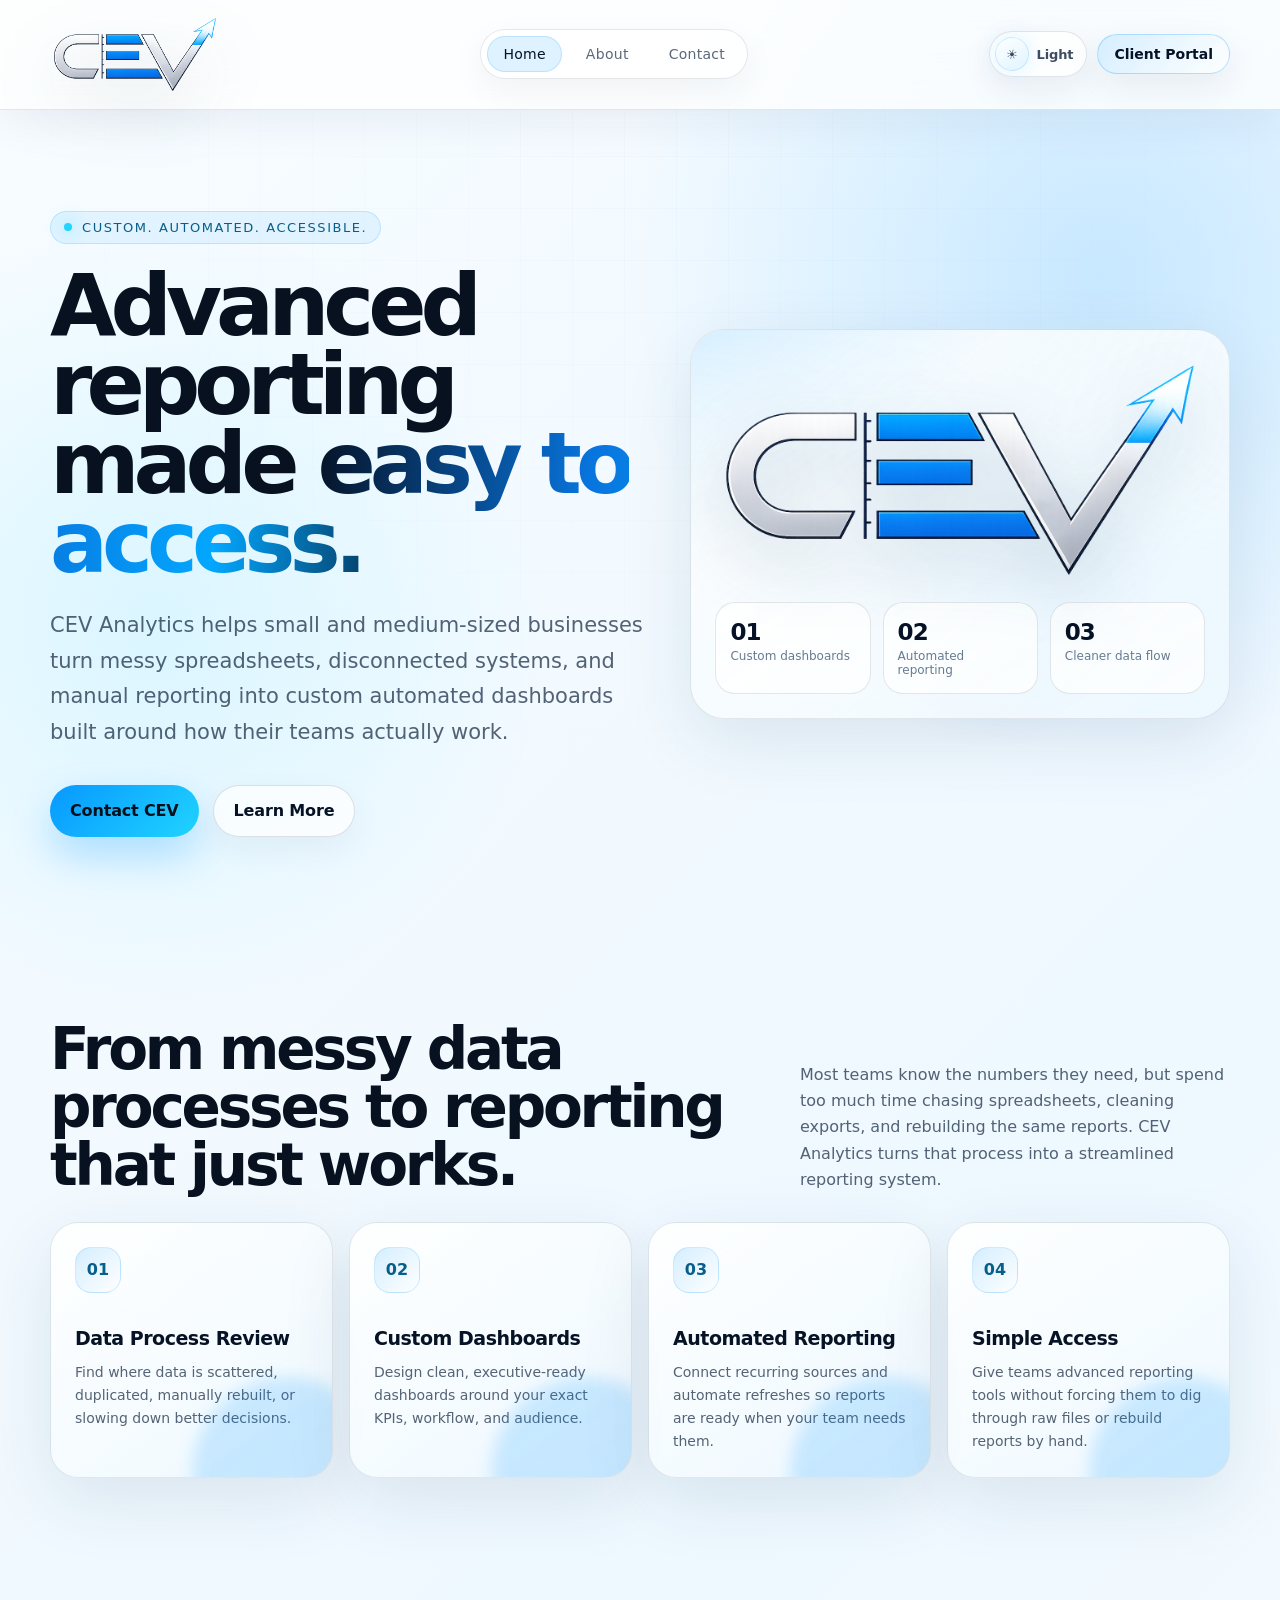
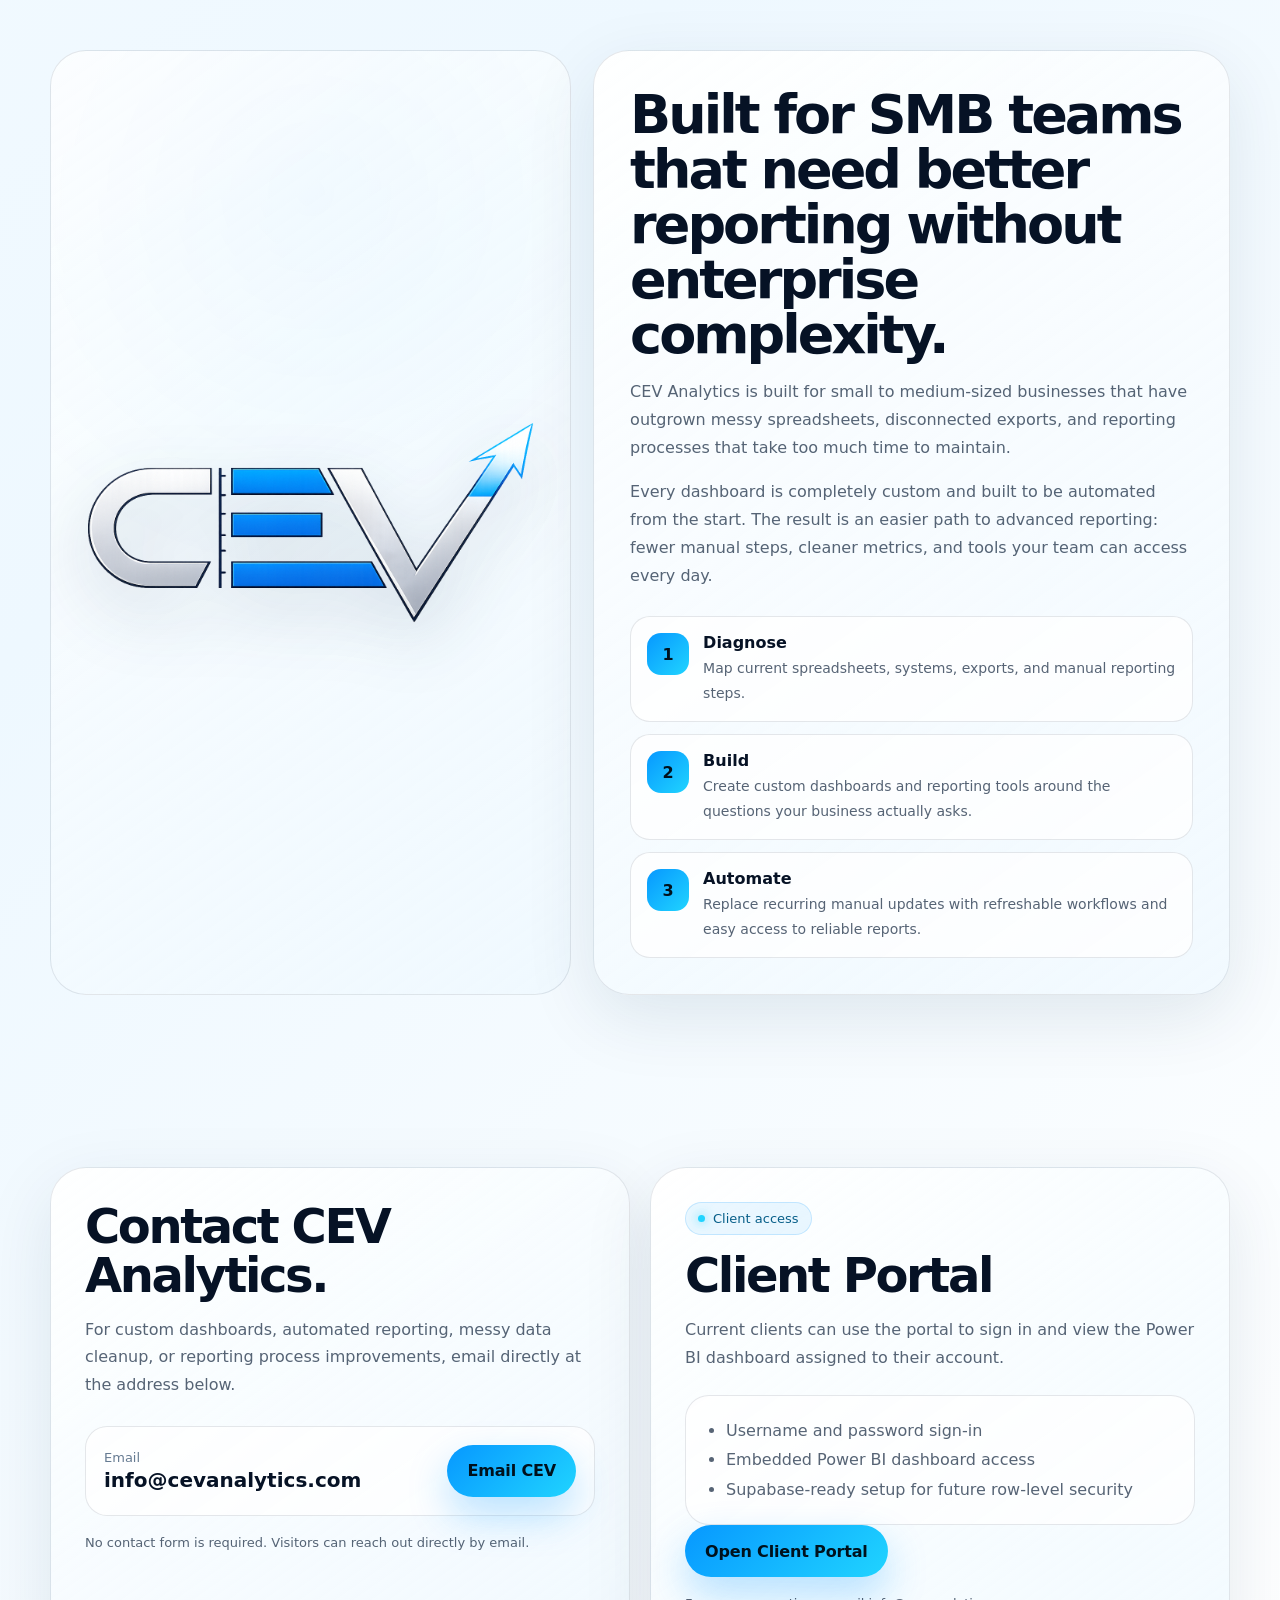
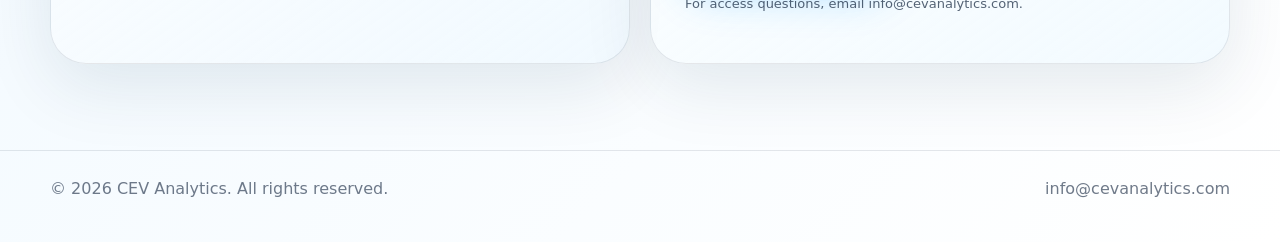
==== index.html @ 9e310e0e "Add client portal scaffold" ====
<!DOCTYPE html>
<html lang="en">
<head>
  <meta charset="UTF-8" />
  <meta name="viewport" content="width=device-width, initial-scale=1.0" />
  <title>CEV Analytics | Custom Automated Dashboards</title>
  <meta name="description" content="CEV Analytics builds custom, automated dashboards and reporting systems for small and medium-sized businesses with messy data processes." />
  <link rel="icon" type="image/png" href="cevlog.png" />
  <link rel="apple-touch-icon" href="cevlog.png" />
  <style>
    :root {
      --bg: #030712;
      --bg-2: #07111f;
      --navy: #081a33;
      --blue: #0798ff;
      --blue-2: #20d4ff;
      --ice: #eaf4ff;
      --muted: #8fa6bf;
      --line: rgba(133, 214, 255, 0.22);
      --glass: rgba(255, 255, 255, 0.07);
      --glass-2: rgba(255, 255, 255, 0.11);
      --shadow: 0 24px 70px rgba(0, 149, 255, 0.18);
      --radius: 28px;
    }

    * { box-sizing: border-box; }
    html { scroll-behavior: smooth; }

    body {
      margin: 0;
      min-height: 100vh;
      font-family: Inter, ui-sans-serif, system-ui, -apple-system, BlinkMacSystemFont, "Segoe UI", sans-serif;
      color: var(--ice);
      background:
        radial-gradient(circle at 85% 10%, rgba(0, 169, 255, 0.24), transparent 28rem),
        radial-gradient(circle at 15% 25%, rgba(0, 91, 255, 0.16), transparent 24rem),
        linear-gradient(135deg, #02040a 0%, #061020 52%, #020710 100%);
      overflow-x: hidden;
    }

    body::before {
      content: "";
      position: fixed;
      inset: 0;
      pointer-events: none;
      opacity: 0.24;
      background-image:
        linear-gradient(rgba(255,255,255,0.035) 1px, transparent 1px),
        linear-gradient(90deg, rgba(255,255,255,0.035) 1px, transparent 1px);
      background-size: 52px 52px;
      mask-image: radial-gradient(circle at 50% 18%, black, transparent 72%);
    }

    body::after {
      content: "";
      position: fixed;
      inset: 0;
      pointer-events: none;
      background: linear-gradient(90deg, transparent, rgba(22, 187, 255, 0.08), transparent);
      width: 35vw;
      transform: skewX(-18deg) translateX(-50vw);
      animation: scan 12s ease-in-out infinite;
      filter: blur(18px);
    }

    @keyframes scan {
      0%, 35% { transform: skewX(-18deg) translateX(-55vw); opacity: 0; }
      50% { opacity: 1; }
      75%, 100% { transform: skewX(-18deg) translateX(160vw); opacity: 0; }
    }

    a { color: inherit; text-decoration: none; }

    .shell {
      width: min(1180px, calc(100% - 40px));
      margin: 0 auto;
      position: relative;
      z-index: 1;
    }

    .nav {
      position: sticky;
      top: 0;
      z-index: 20;
      backdrop-filter: blur(22px);
      background: rgba(2, 7, 18, 0.68);
      border-bottom: 1px solid rgba(255,255,255,0.08);
    }

    .nav-inner {
      width: min(1180px, calc(100% - 40px));
      margin: 0 auto;
      display: grid;
      grid-template-columns: 190px 1fr auto;
      align-items: center;
      gap: 24px;
      padding: 14px 0;
    }

    .brand {
      display: flex;
      align-items: center;
      min-width: 170px;
    }

    .brand img {
      width: 170px;
      height: auto;
      display: block;
      filter: drop-shadow(0 0 18px rgba(8, 164, 255, 0.18));
    }

    .nav-links {
      justify-self: center;
      display: flex;
      align-items: center;
      gap: 8px;
      padding: 6px;
      border: 1px solid rgba(255,255,255,0.08);
      border-radius: 999px;
      background: rgba(255,255,255,0.045);
    }

    .nav-links a {
      padding: 10px 16px;
      color: rgba(234, 244, 255, 0.78);
      font-size: 14px;
      letter-spacing: 0.02em;
      border-radius: 999px;
      transition: all 220ms ease;
      white-space: nowrap;
    }

    .nav-links a:hover,
    .nav-links a.active {
      color: white;
      background: rgba(7, 152, 255, 0.18);
      box-shadow: inset 0 0 0 1px rgba(32, 212, 255, 0.16);
    }

    .portal-pill {
      justify-self: end;
      display: inline-flex;
      align-items: center;
      gap: 8px;
      padding: 11px 16px;
      border: 1px solid rgba(32, 212, 255, 0.35);
      border-radius: 999px;
      background: linear-gradient(135deg, rgba(7, 152, 255, 0.22), rgba(255,255,255,0.08));
      color: white;
      font-size: 14px;
      font-weight: 650;
      box-shadow: 0 10px 30px rgba(0, 149, 255, 0.14);
      white-space: nowrap;
      transition: transform 180ms ease, border-color 180ms ease;
    }

    .portal-pill:hover { transform: translateY(-2px); border-color: rgba(32, 212, 255, 0.62); }

    .hero {
      min-height: calc(100vh - 76px);
      display: grid;
      align-items: center;
      padding: 74px 0 70px;
    }

    .hero-grid {
      display: grid;
      grid-template-columns: 1.05fr 0.95fr;
      gap: 44px;
      align-items: center;
    }

    .eyebrow {
      display: inline-flex;
      align-items: center;
      gap: 10px;
      padding: 8px 13px;
      margin-bottom: 22px;
      border: 1px solid rgba(32, 212, 255, 0.22);
      border-radius: 999px;
      background: rgba(7, 152, 255, 0.09);
      color: #b9eaff;
      font-size: 13px;
      letter-spacing: 0.12em;
      text-transform: uppercase;
    }

    .eyebrow span {
      width: 8px;
      height: 8px;
      border-radius: 999px;
      background: var(--blue-2);
      box-shadow: 0 0 18px var(--blue-2);
    }

    h1 {
      margin: 0;
      max-width: 760px;
      font-size: clamp(44px, 7vw, 86px);
      line-height: 0.92;
      letter-spacing: -0.07em;
    }

    .gradient-text {
      background: linear-gradient(95deg, #ffffff 0%, #bfeaff 34%, #0798ff 72%, #ffffff 110%);
      -webkit-background-clip: text;
      background-clip: text;
      color: transparent;
    }

    .hero p {
      max-width: 650px;
      margin: 26px 0 0;
      color: rgba(234, 244, 255, 0.76);
      font-size: clamp(17px, 2vw, 21px);
      line-height: 1.7;
    }

    .cta-row {
      display: flex;
      flex-wrap: wrap;
      gap: 14px;
      margin-top: 34px;
    }

    .button {
      display: inline-flex;
      align-items: center;
      justify-content: center;
      gap: 10px;
      min-height: 52px;
      padding: 0 20px;
      border-radius: 999px;
      font-weight: 750;
      letter-spacing: -0.01em;
      transition: transform 180ms ease, border-color 180ms ease, background 180ms ease;
    }

    .button:hover { transform: translateY(-2px); }

    .primary {
      background: linear-gradient(135deg, var(--blue), var(--blue-2));
      color: #00111d;
      box-shadow: 0 18px 40px rgba(7, 152, 255, 0.28);
    }

    .secondary {
      border: 1px solid rgba(255,255,255,0.16);
      background: rgba(255,255,255,0.055);
      color: white;
    }

    .logo-stage {
      position: relative;
      min-height: 520px;
      display: grid;
      place-items: center;
    }

    .orb {
      position: absolute;
      width: 420px;
      height: 420px;
      border-radius: 999px;
      background:
        radial-gradient(circle at 35% 30%, rgba(32,212,255,0.56), transparent 28%),
        radial-gradient(circle at 65% 70%, rgba(7,152,255,0.26), transparent 45%);
      filter: blur(24px);
      opacity: 0.42;
    }

    .hero-card {
      position: relative;
      width: min(100%, 540px);
      padding: 24px;
      border-radius: 34px;
      background: linear-gradient(145deg, rgba(255,255,255,0.12), rgba(255,255,255,0.035));
      border: 1px solid rgba(255,255,255,0.13);
      box-shadow: var(--shadow);
      overflow: hidden;
    }

    .hero-card::before {
      content: "";
      position: absolute;
      inset: -1px;
      background: linear-gradient(135deg, rgba(32,212,255,0.26), transparent 32%, rgba(255,255,255,0.11));
      pointer-events: none;
      mask: linear-gradient(#000, transparent 62%);
    }

    .hero-card img {
      width: 100%;
      height: auto;
      display: block;
      filter: drop-shadow(0 30px 45px rgba(0,0,0,0.42));
    }

    .metric-strip {
      display: grid;
      grid-template-columns: repeat(3, 1fr);
      gap: 12px;
      margin-top: 16px;
    }

    .metric {
      padding: 16px 14px;
      border-radius: 20px;
      background: rgba(3, 11, 24, 0.62);
      border: 1px solid rgba(255,255,255,0.09);
    }

    .metric strong {
      display: block;
      font-size: 23px;
      letter-spacing: -0.04em;
      color: white;
    }

    .metric span {
      display: block;
      margin-top: 4px;
      color: var(--muted);
      font-size: 12px;
    }

    section { padding: 86px 0; }

    .section-heading {
      display: flex;
      align-items: end;
      justify-content: space-between;
      gap: 32px;
      margin-bottom: 28px;
    }

    .section-heading h2 {
      margin: 0;
      max-width: 700px;
      font-size: clamp(34px, 5vw, 58px);
      line-height: 1;
      letter-spacing: -0.055em;
    }

    .section-heading p {
      max-width: 430px;
      margin: 0;
      color: rgba(234,244,255,0.66);
      line-height: 1.65;
    }

    .cards {
      display: grid;
      grid-template-columns: repeat(4, 1fr);
      gap: 16px;
    }

    .card {
      position: relative;
      min-height: 235px;
      padding: 24px;
      border-radius: var(--radius);
      background: linear-gradient(145deg, rgba(255,255,255,0.095), rgba(255,255,255,0.035));
      border: 1px solid rgba(255,255,255,0.1);
      overflow: hidden;
      box-shadow: 0 20px 60px rgba(0,0,0,0.24);
    }

    .card::after {
      content: "";
      position: absolute;
      inset: auto -50px -90px auto;
      width: 190px;
      height: 190px;
      border-radius: 999px;
      background: rgba(7, 152, 255, 0.18);
      filter: blur(8px);
    }

    .icon {
      width: 46px;
      height: 46px;
      display: grid;
      place-items: center;
      border-radius: 16px;
      background: linear-gradient(135deg, rgba(7,152,255,0.28), rgba(255,255,255,0.08));
      border: 1px solid rgba(32,212,255,0.22);
      margin-bottom: 34px;
      color: #c9f1ff;
      font-weight: 800;
    }

    .card h3 {
      margin: 0 0 12px;
      font-size: 19px;
      letter-spacing: -0.025em;
    }

    .card p {
      margin: 0;
      color: rgba(234,244,255,0.66);
      line-height: 1.65;
      font-size: 14px;
    }

    .about-panel {
      display: grid;
      grid-template-columns: 0.9fr 1.1fr;
      gap: 22px;
      align-items: stretch;
    }

    .brand-panel {
      min-height: 440px;
      border-radius: 36px;
      background:
        linear-gradient(145deg, rgba(255,255,255,0.09), rgba(255,255,255,0.03)),
        radial-gradient(circle at 50% 15%, rgba(7,152,255,0.26), transparent 44%);
      border: 1px solid rgba(255,255,255,0.11);
      display: grid;
      place-items: center;
      padding: 26px;
      overflow: hidden;
    }

    .brand-panel img {
      width: min(500px, 100%);
      filter: drop-shadow(0 32px 50px rgba(0,0,0,0.45));
    }

    .copy-panel {
      border-radius: 36px;
      padding: 36px;
      background: rgba(255,255,255,0.06);
      border: 1px solid rgba(255,255,255,0.1);
    }

    .copy-panel h2 {
      margin: 0;
      font-size: clamp(34px, 4.6vw, 54px);
      line-height: 1.02;
      letter-spacing: -0.055em;
    }

    .copy-panel p {
      color: rgba(234,244,255,0.72);
      line-height: 1.75;
      font-size: 16px;
    }

    .process {
      display: grid;
      gap: 12px;
      margin-top: 26px;
    }

    .step {
      display: grid;
      grid-template-columns: 42px 1fr;
      gap: 14px;
      align-items: start;
      padding: 16px;
      border-radius: 20px;
      background: rgba(3, 11, 24, 0.45);
      border: 1px solid rgba(255,255,255,0.08);
    }

    .step b {
      display: grid;
      place-items: center;
      width: 42px;
      height: 42px;
      border-radius: 14px;
      color: #00111d;
      background: linear-gradient(135deg, var(--blue), var(--blue-2));
    }

    .step h3 { margin: 0 0 4px; font-size: 16px; }
    .step p { margin: 0; font-size: 14px; color: rgba(234,244,255,0.62); }

    .contact-grid {
      display: grid;
      grid-template-columns: 1fr 1fr;
      gap: 20px;
    }

    .contact-card, .portal-card {
      border-radius: 36px;
      padding: 34px;
      background: linear-gradient(145deg, rgba(255,255,255,0.095), rgba(255,255,255,0.034));
      border: 1px solid rgba(255,255,255,0.11);
      min-height: 360px;
      box-shadow: 0 22px 60px rgba(0,0,0,0.24);
    }

    .contact-card h2, .portal-card h2 {
      margin: 0;
      font-size: clamp(32px, 4vw, 48px);
      letter-spacing: -0.05em;
      line-height: 1.02;
    }

    .contact-card p, .portal-card p {
      color: rgba(234,244,255,0.68);
      line-height: 1.7;
    }

    .email-box {
      display: flex;
      align-items: center;
      justify-content: space-between;
      gap: 16px;
      margin-top: 28px;
      padding: 18px;
      border-radius: 22px;
      background: rgba(3, 11, 24, 0.55);
      border: 1px solid rgba(32,212,255,0.18);
    }

    .email-box span { color: var(--muted); font-size: 13px; display: block; margin-bottom: 3px; }
    .email-box a.email-link { color: white; font-weight: 750; font-size: clamp(16px, 2vw, 20px); word-break: break-word; }

    .portal-box {
      margin-top: 24px;
      padding: 20px;
      border-radius: 24px;
      background: rgba(3, 11, 24, 0.54);
      border: 1px solid rgba(255,255,255,0.09);
    }

    .portal-box ul {
      margin: 0;
      padding-left: 20px;
      color: rgba(234,244,255,0.68);
      line-height: 1.85;
    }

    .status {
      display: inline-flex;
      align-items: center;
      gap: 8px;
      padding: 8px 12px;
      border-radius: 999px;
      background: rgba(32, 212, 255, 0.1);
      color: #b8edff;
      border: 1px solid rgba(32, 212, 255, 0.2);
      font-size: 13px;
      margin-bottom: 16px;
    }

    .status::before {
      content: "";
      width: 7px;
      height: 7px;
      border-radius: 999px;
      background: var(--blue-2);
      box-shadow: 0 0 12px var(--blue-2);
    }

    .note {
      margin-top: 16px;
      color: rgba(234,244,255,0.52);
      font-size: 13px;
    }

    footer {
      padding: 28px 0 44px;
      color: rgba(234,244,255,0.54);
      border-top: 1px solid rgba(255,255,255,0.08);
    }

    .footer-inner {
      display: flex;
      justify-content: space-between;
      gap: 20px;
      align-items: center;
    }

    @media (max-width: 980px) {
      .nav-inner { grid-template-columns: 1fr auto; }
      .nav-links { grid-column: 1 / -1; justify-self: stretch; justify-content: center; }
      .hero-grid,
      .about-panel,
      .contact-grid { grid-template-columns: 1fr; }
      .logo-stage { min-height: auto; }
      .cards { grid-template-columns: repeat(2, 1fr); }
      .section-heading { align-items: start; flex-direction: column; }
    }

    @media (max-width: 720px) {
      .nav-inner { grid-template-columns: 1fr; }
      .brand { justify-content: center; }
      .brand img { width: 190px; }
      .nav-links { width: 100%; justify-content: space-between; overflow-x: auto; }
      .nav-links a { padding: 10px 12px; }
      .portal-pill { justify-self: stretch; justify-content: center; }
      .hero { padding-top: 42px; }
      .cards,
      .metric-strip { grid-template-columns: 1fr; }
      .copy-panel,
      .contact-card,
      .portal-card { padding: 24px; }
      .email-box { align-items: flex-start; flex-direction: column; }
      .footer-inner { flex-direction: column; align-items: flex-start; }
    }


    /* Theme controls */
    .nav-actions {
      justify-self: end;
      display: inline-flex;
      align-items: center;
      gap: 10px;
    }

    .theme-toggle {
      display: inline-flex;
      align-items: center;
      gap: 8px;
      min-height: 44px;
      padding: 5px 13px 5px 5px;
      border-radius: 999px;
      border: 1px solid rgba(255,255,255,0.12);
      background: rgba(255,255,255,0.06);
      color: rgba(234,244,255,0.86);
      font: inherit;
      font-size: 13px;
      font-weight: 700;
      letter-spacing: -0.01em;
      cursor: pointer;
      box-shadow: 0 10px 30px rgba(0,0,0,0.14);
      transition: transform 180ms ease, border-color 180ms ease, background 180ms ease, color 180ms ease;
    }

    .theme-toggle:hover {
      transform: translateY(-2px);
      border-color: rgba(32, 212, 255, 0.42);
      background: rgba(255,255,255,0.095);
    }

    .theme-toggle:focus-visible {
      outline: 3px solid rgba(32,212,255,0.38);
      outline-offset: 3px;
    }

    .theme-orb {
      width: 34px;
      height: 34px;
      display: grid;
      place-items: center;
      border-radius: 999px;
      background: linear-gradient(135deg, rgba(7,152,255,0.34), rgba(32,212,255,0.16));
      box-shadow: inset 0 0 0 1px rgba(32,212,255,0.20), 0 0 20px rgba(7,152,255,0.20);
      line-height: 1;
      transition: background 180ms ease, box-shadow 180ms ease, transform 180ms ease;
    }

    .theme-label { min-width: 35px; text-align: left; }

    body,
    .nav,
    .nav-links,
    .nav-links a,
    .portal-pill,
    .theme-toggle,
    .hero-card,
    .metric,
    .card,
    .brand-panel,
    .copy-panel,
    .step,
    .contact-card,
    .portal-card,
    .email-box,
    .portal-box,
    footer {
      transition: background 260ms ease, color 260ms ease, border-color 260ms ease, box-shadow 260ms ease, filter 260ms ease;
    }

    /* Light mode */
    body.light {
      --bg: #f6fbff;
      --bg-2: #eef8ff;
      --navy: #071a33;
      --ice: #07111f;
      --muted: #60758d;
      --line: rgba(8, 26, 51, 0.12);
      --glass: rgba(255,255,255,0.72);
      --glass-2: rgba(255,255,255,0.88);
      --shadow: 0 24px 70px rgba(7, 71, 125, 0.12);
      color: #07111f;
      background:
        radial-gradient(circle at 86% 8%, rgba(7, 152, 255, 0.18), transparent 30rem),
        radial-gradient(circle at 12% 18%, rgba(32, 212, 255, 0.12), transparent 25rem),
        linear-gradient(135deg, #f7fcff 0%, #eef8ff 48%, #ffffff 100%);
    }

    body.light::before {
      opacity: 0.34;
      background-image:
        linear-gradient(rgba(8,26,51,0.055) 1px, transparent 1px),
        linear-gradient(90deg, rgba(8,26,51,0.055) 1px, transparent 1px);
      mask-image: radial-gradient(circle at 50% 18%, black, transparent 76%);
    }

    body.light::after {
      background: linear-gradient(90deg, transparent, rgba(7, 152, 255, 0.11), transparent);
      filter: blur(20px);
    }

    body.light .nav {
      background: rgba(255, 255, 255, 0.78);
      border-bottom-color: rgba(8, 26, 51, 0.10);
      box-shadow: 0 12px 45px rgba(7, 32, 64, 0.06);
    }

    body.light .brand img,
    body.light .hero-card img,
    body.light .brand-panel img {
      filter: drop-shadow(0 24px 34px rgba(7, 45, 82, 0.16));
    }

    body.light .nav-links {
      border-color: rgba(8,26,51,0.10);
      background: rgba(255,255,255,0.68);
      box-shadow: inset 0 1px 0 rgba(255,255,255,0.75), 0 12px 34px rgba(7,32,64,0.055);
    }

    body.light .nav-links a {
      color: rgba(8,26,51,0.66);
    }

    body.light .nav-links a:hover,
    body.light .nav-links a.active {
      color: #061225;
      background: rgba(7, 152, 255, 0.13);
      box-shadow: inset 0 0 0 1px rgba(7, 152, 255, 0.16);
    }

    body.light .theme-toggle {
      background: rgba(255,255,255,0.72);
      border-color: rgba(8,26,51,0.11);
      color: rgba(8,26,51,0.78);
      box-shadow: 0 12px 34px rgba(7, 32, 64, 0.07);
    }

    body.light .theme-toggle:hover {
      background: rgba(255,255,255,0.92);
      border-color: rgba(7, 152, 255, 0.24);
    }

    body.light .theme-orb {
      background: linear-gradient(135deg, #ffffff, #dff4ff);
      box-shadow: inset 0 0 0 1px rgba(7,152,255,0.18), 0 0 22px rgba(7,152,255,0.13);
      transform: rotate(16deg);
    }

    body.light .portal-pill {
      color: #061225;
      border-color: rgba(7, 152, 255, 0.26);
      background: linear-gradient(135deg, rgba(7, 152, 255, 0.14), rgba(255,255,255,0.78));
      box-shadow: 0 12px 34px rgba(7, 32, 64, 0.08);
    }

    body.light .eyebrow,
    body.light .status {
      color: #075f89;
      background: rgba(7, 152, 255, 0.08);
      border-color: rgba(7, 152, 255, 0.18);
    }

    body.light .gradient-text {
      background: linear-gradient(95deg, #061225 0%, #0874dd 44%, #03a7ff 76%, #061225 112%);
      -webkit-background-clip: text;
      background-clip: text;
      color: transparent;
    }

    body.light .hero p,
    body.light .section-heading p,
    body.light .card p,
    body.light .copy-panel p,
    body.light .step p,
    body.light .contact-card p,
    body.light .portal-card p,
    body.light .portal-box ul,
    body.light .note {
      color: rgba(8, 26, 51, 0.68);
    }

    body.light .secondary {
      color: #061225;
      border-color: rgba(8,26,51,0.13);
      background: rgba(255,255,255,0.72);
      box-shadow: 0 12px 34px rgba(7,32,64,0.055);
    }

    body.light .hero-card,
    body.light .card,
    body.light .copy-panel,
    body.light .contact-card,
    body.light .portal-card {
      background: linear-gradient(145deg, rgba(255,255,255,0.92), rgba(237,248,255,0.64));
      border-color: rgba(8, 26, 51, 0.10);
      box-shadow: 0 22px 70px rgba(7, 45, 82, 0.10);
    }

    body.light .hero-card::before {
      background: linear-gradient(135deg, rgba(7,152,255,0.16), transparent 34%, rgba(255,255,255,0.7));
    }

    body.light .orb {
      opacity: 0.28;
      filter: blur(32px);
    }

    body.light .metric,
    body.light .step,
    body.light .email-box,
    body.light .portal-box {
      background: rgba(255,255,255,0.72);
      border-color: rgba(8, 26, 51, 0.10);
    }

    body.light .metric strong,
    body.light .email-box a.email-link,
    body.light .card h3,
    body.light .copy-panel h2,
    body.light .contact-card h2,
    body.light .portal-card h2,
    body.light .step h3 {
      color: #061225;
    }

    body.light .metric span,
    body.light .email-box span {
      color: #667b92;
    }

    body.light .brand-panel {
      background:
        linear-gradient(145deg, rgba(255,255,255,0.86), rgba(237,248,255,0.56)),
        radial-gradient(circle at 50% 15%, rgba(7,152,255,0.16), transparent 46%);
      border-color: rgba(8,26,51,0.10);
    }

    body.light .icon {
      color: #075f89;
      background: linear-gradient(135deg, rgba(7,152,255,0.16), rgba(255,255,255,0.78));
      border-color: rgba(7,152,255,0.16);
    }

    body.light footer {
      color: rgba(8,26,51,0.58);
      border-top-color: rgba(8,26,51,0.10);
    }

    @media (max-width: 720px) {
      .nav-actions {
        width: 100%;
        justify-self: stretch;
        justify-content: center;
      }
      .theme-toggle { flex: 0 0 auto; }
      .portal-pill { flex: 1; justify-content: center; }
    }

  </style>
</head>
<body class="light">
  <header class="nav">
    <div class="nav-inner">
      <a class="brand" href="#home" aria-label="CEV Analytics home">
        <img src="[data-uri]" alt="CEV Analytics logo" />
      </a>
      <nav class="nav-links" aria-label="Primary navigation">
        <a href="#home" class="active">Home</a>
        <a href="#about">About</a>
        <a href="#contact">Contact</a>
      </nav>
      <div class="nav-actions">
        <button class="theme-toggle" id="themeToggle" type="button" aria-label="Switch to dark mode" aria-pressed="true">
          <span class="theme-orb" aria-hidden="true">☀</span>
          <span class="theme-label">Light</span>
        </button>
        <a class="portal-pill" href="portal.html">Client Portal</a>
      </div>
    </div>
  </header>

  <main id="home" class="hero shell">
    <div class="hero-grid">
      <div>
        <div class="eyebrow"><span></span>Custom. Automated. Accessible.</div>
        <h1>Advanced reporting made <span class="gradient-text">easy to access.</span></h1>
        <p>CEV Analytics helps small and medium-sized businesses turn messy spreadsheets, disconnected systems, and manual reporting into custom automated dashboards built around how their teams actually work.</p>
        <div class="cta-row">
          <a class="button primary" href="mailto:info@cevanalytics.com?subject=CEV%20Analytics%20Inquiry">Contact CEV</a>
          <a class="button secondary" href="#about">Learn More</a>
        </div>
      </div>

      <div class="logo-stage" aria-hidden="true">
        <div class="orb"></div>
        <div class="hero-card">
          <img src="[data-uri]" alt="" />
          <div class="metric-strip">
            <div class="metric"><strong>01</strong><span>Custom dashboards</span></div>
            <div class="metric"><strong>02</strong><span>Automated reporting</span></div>
            <div class="metric"><strong>03</strong><span>Cleaner data flow</span></div>
          </div>
        </div>
      </div>
    </div>
  </main>

  <section class="shell" aria-label="Services">
    <div class="section-heading">
      <h2>From messy data processes to reporting that just works.</h2>
      <p>Most teams know the numbers they need, but spend too much time chasing spreadsheets, cleaning exports, and rebuilding the same reports. CEV Analytics turns that process into a streamlined reporting system.</p>
    </div>
    <div class="cards">
      <article class="card">
        <div class="icon">01</div>
        <h3>Data Process Review</h3>
        <p>Find where data is scattered, duplicated, manually rebuilt, or slowing down better decisions.</p>
      </article>
      <article class="card">
        <div class="icon">02</div>
        <h3>Custom Dashboards</h3>
        <p>Design clean, executive-ready dashboards around your exact KPIs, workflow, and audience.</p>
      </article>
      <article class="card">
        <div class="icon">03</div>
        <h3>Automated Reporting</h3>
        <p>Connect recurring sources and automate refreshes so reports are ready when your team needs them.</p>
      </article>
      <article class="card">
        <div class="icon">04</div>
        <h3>Simple Access</h3>
        <p>Give teams advanced reporting tools without forcing them to dig through raw files or rebuild reports by hand.</p>
      </article>
    </div>
  </section>

  <section id="about" class="shell">
    <div class="about-panel">
      <div class="brand-panel">
        <img src="[data-uri]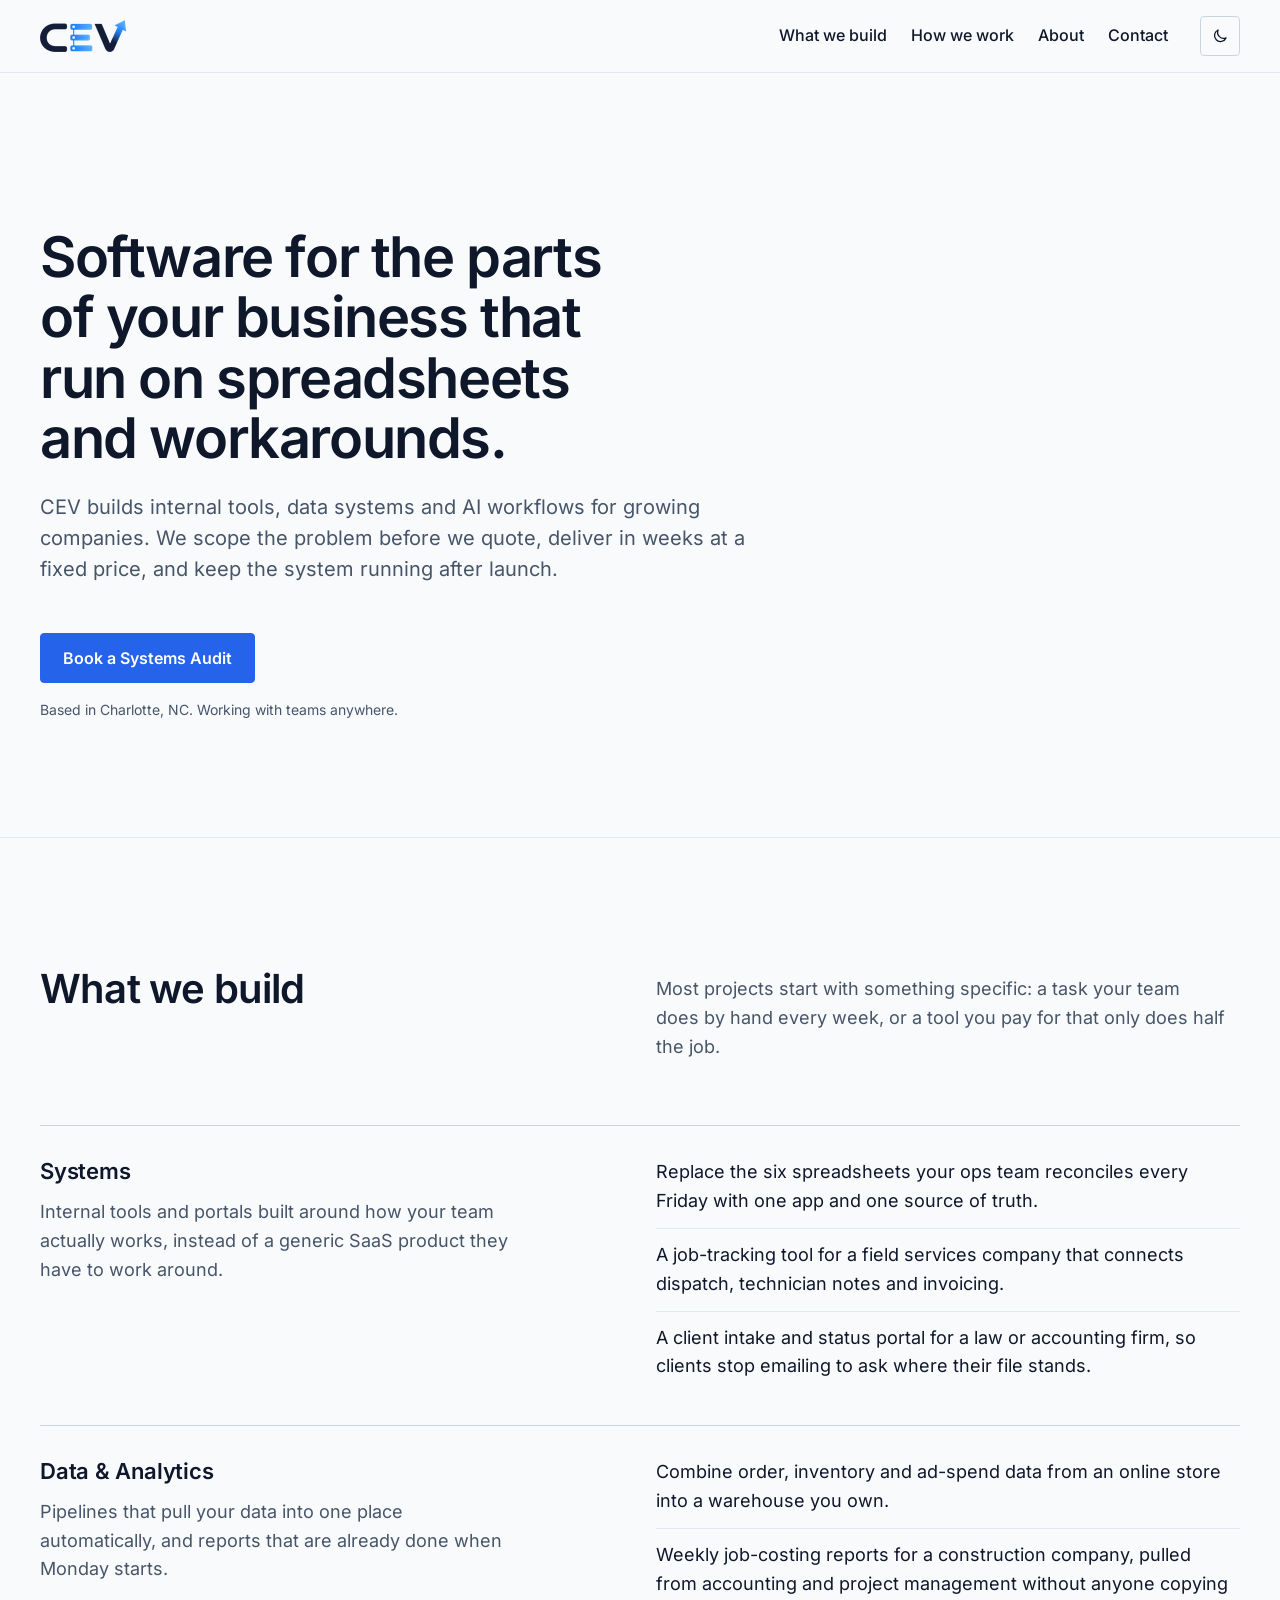
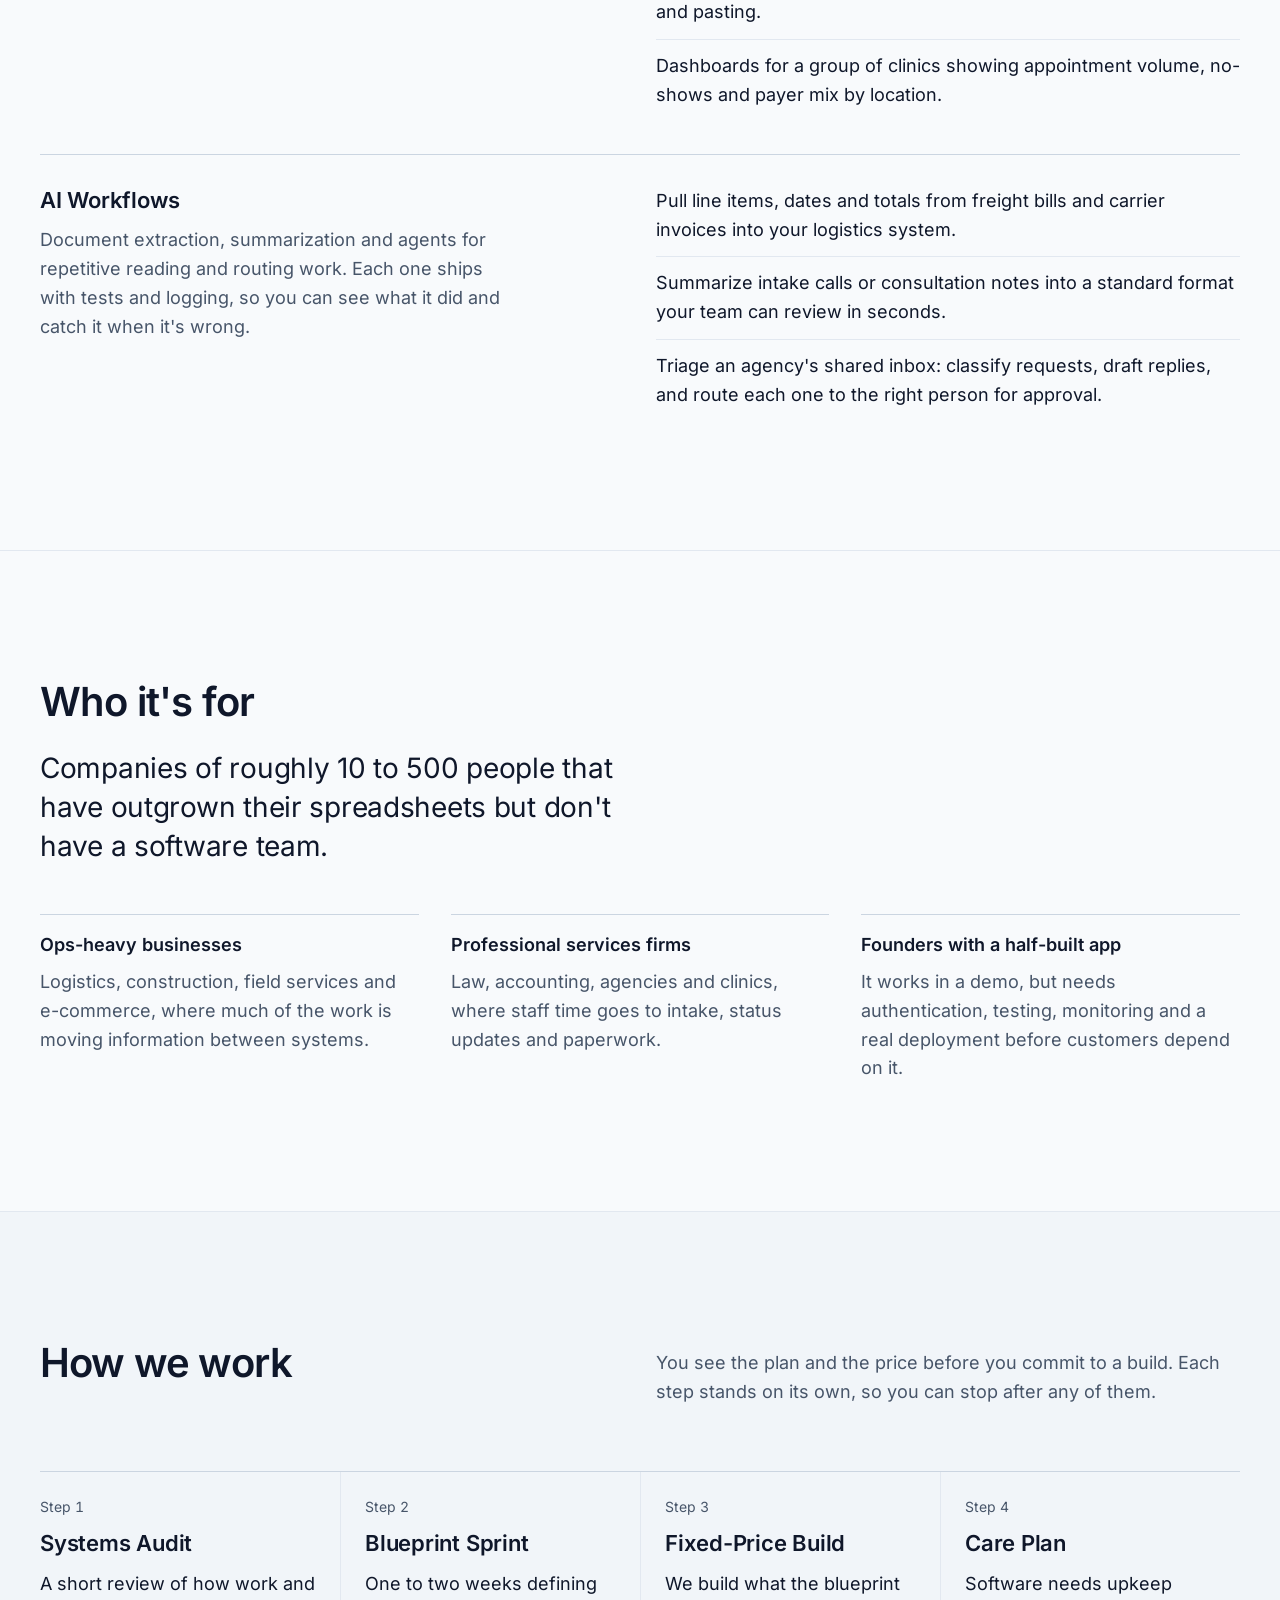
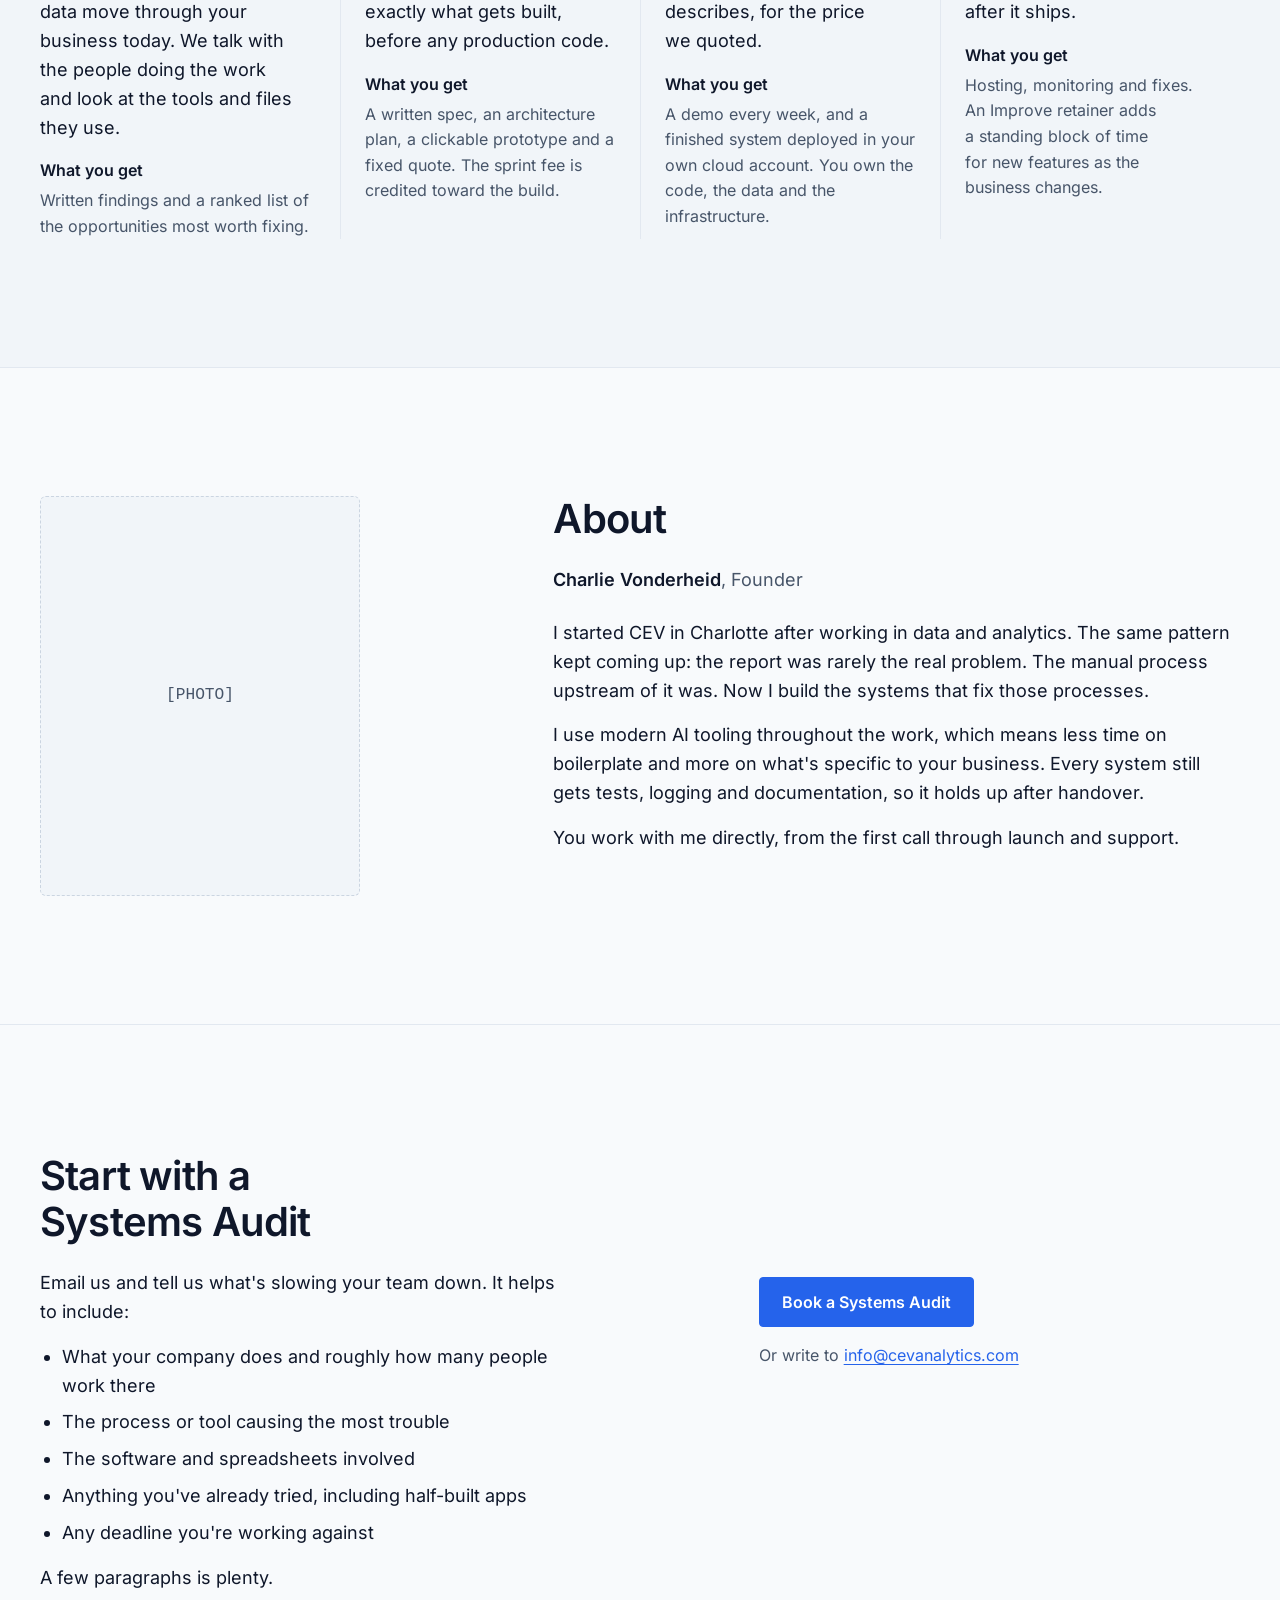
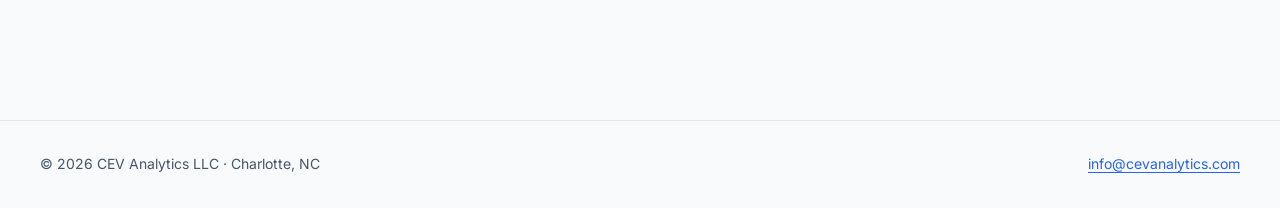
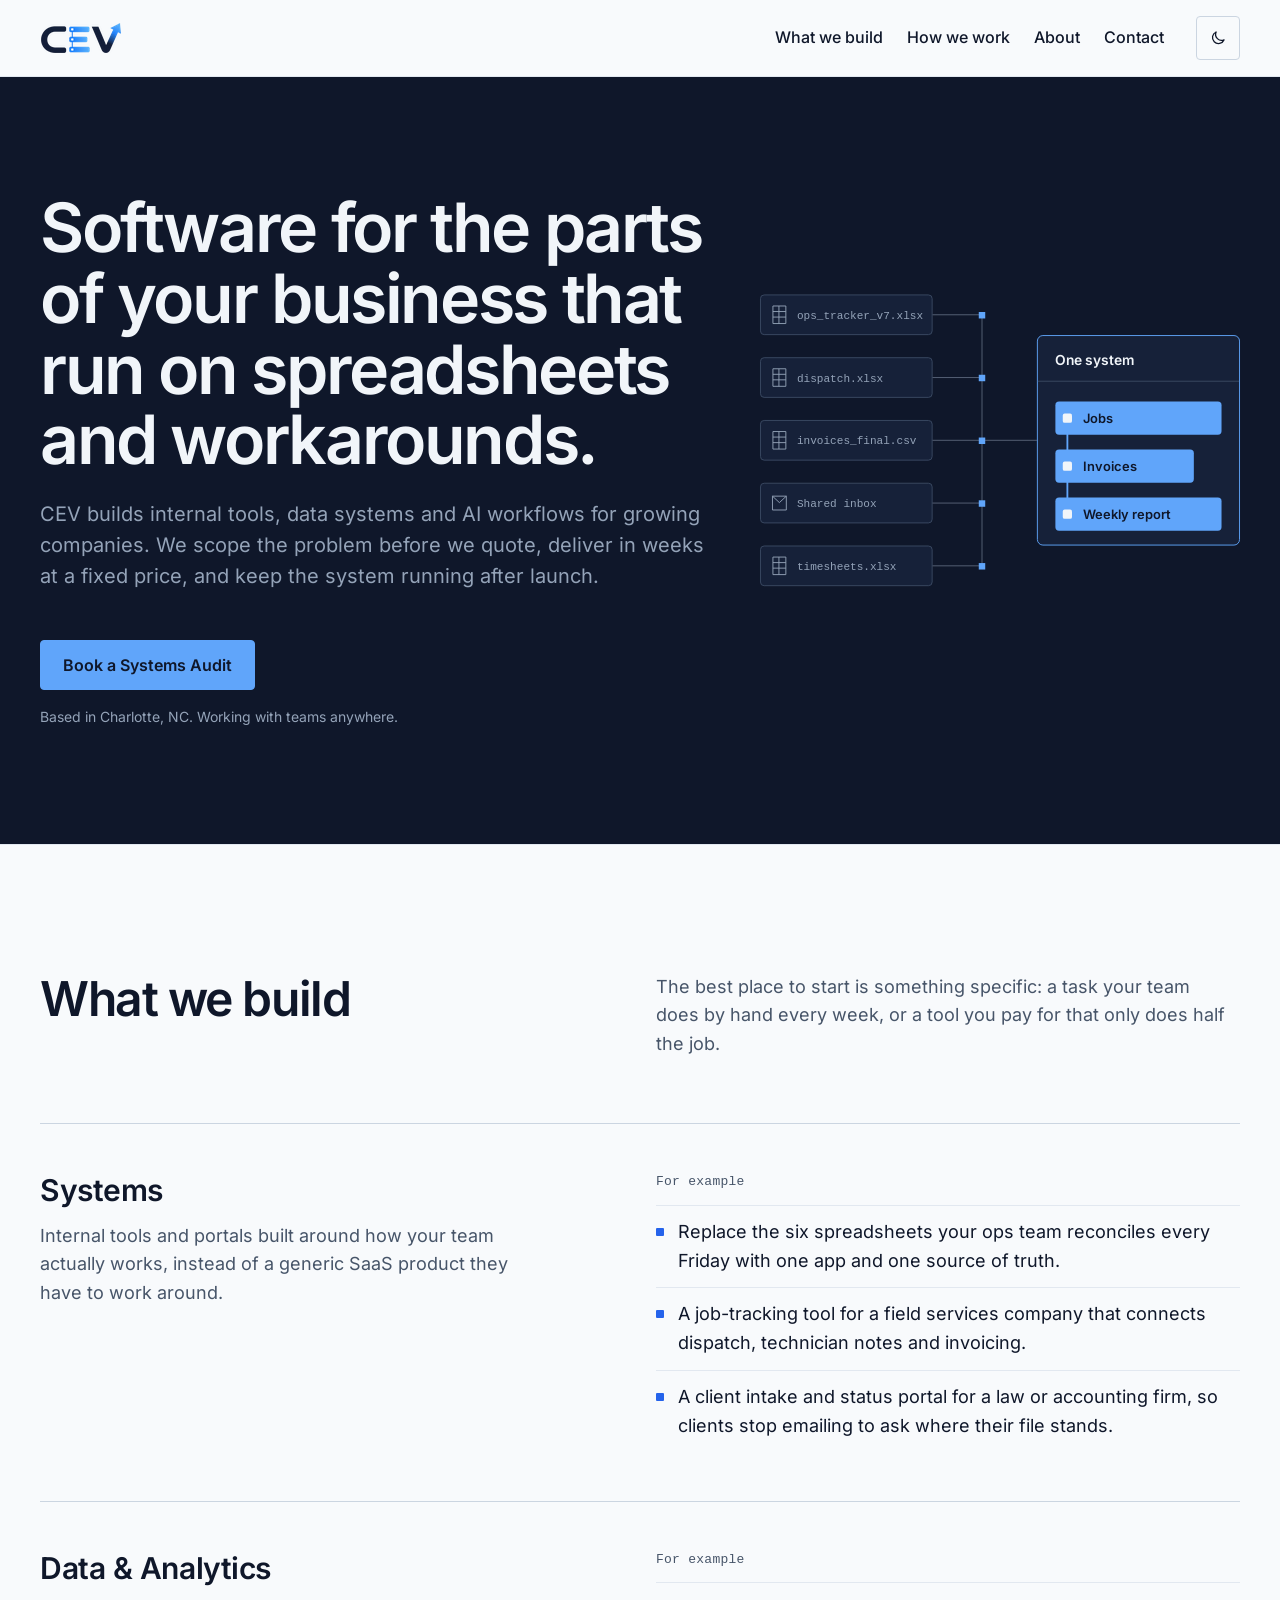
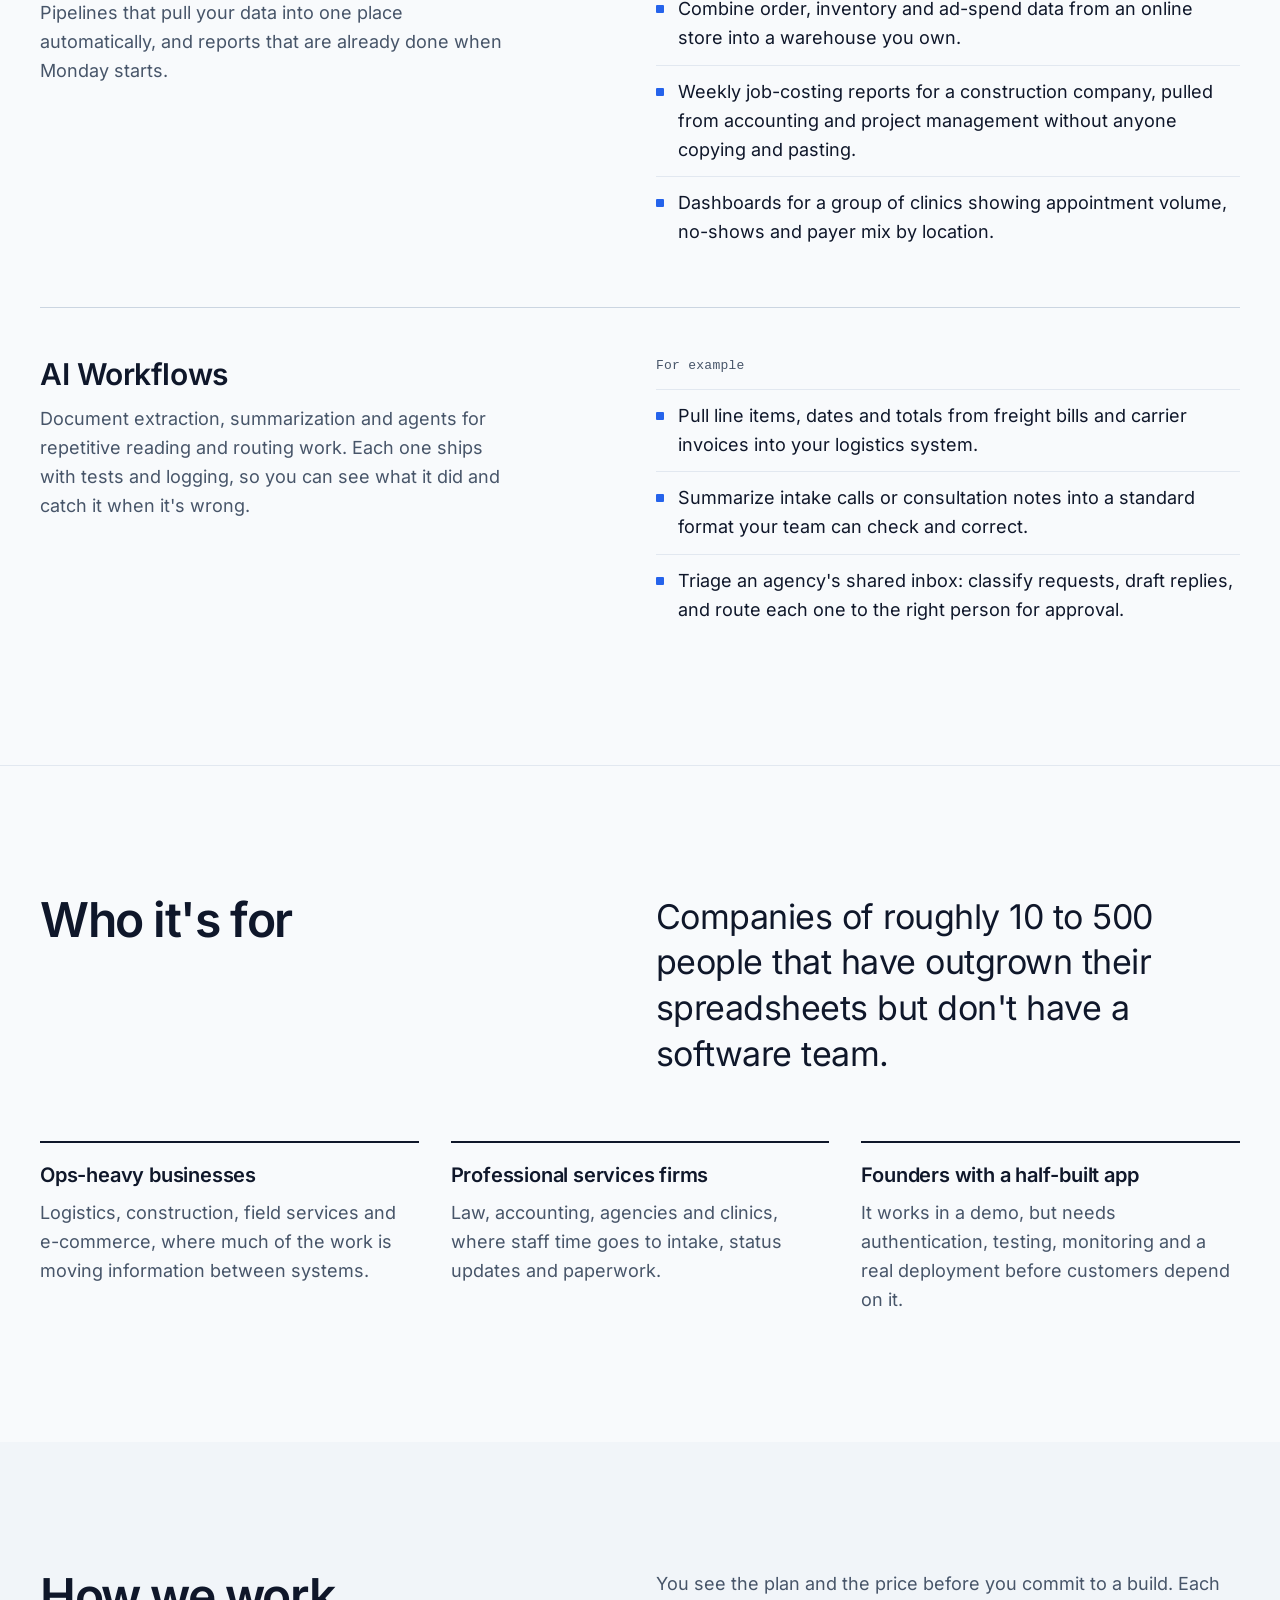
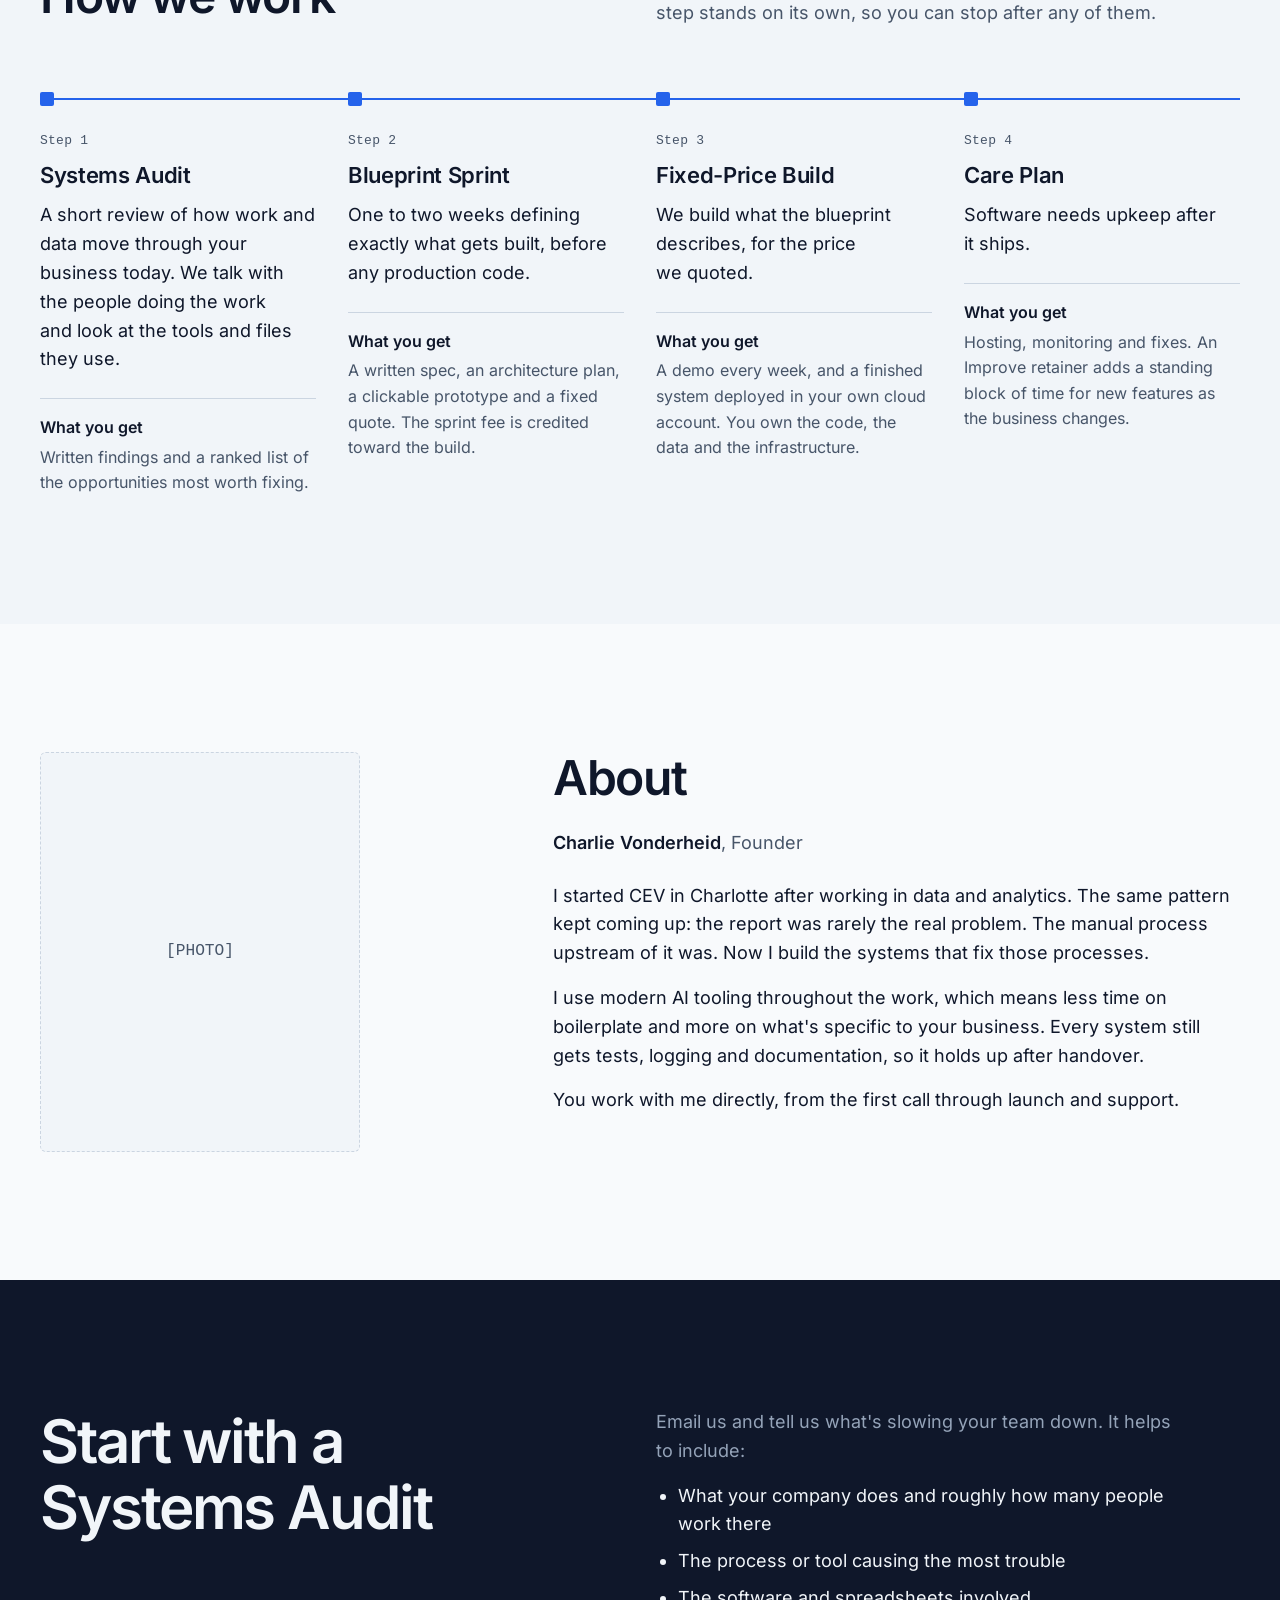
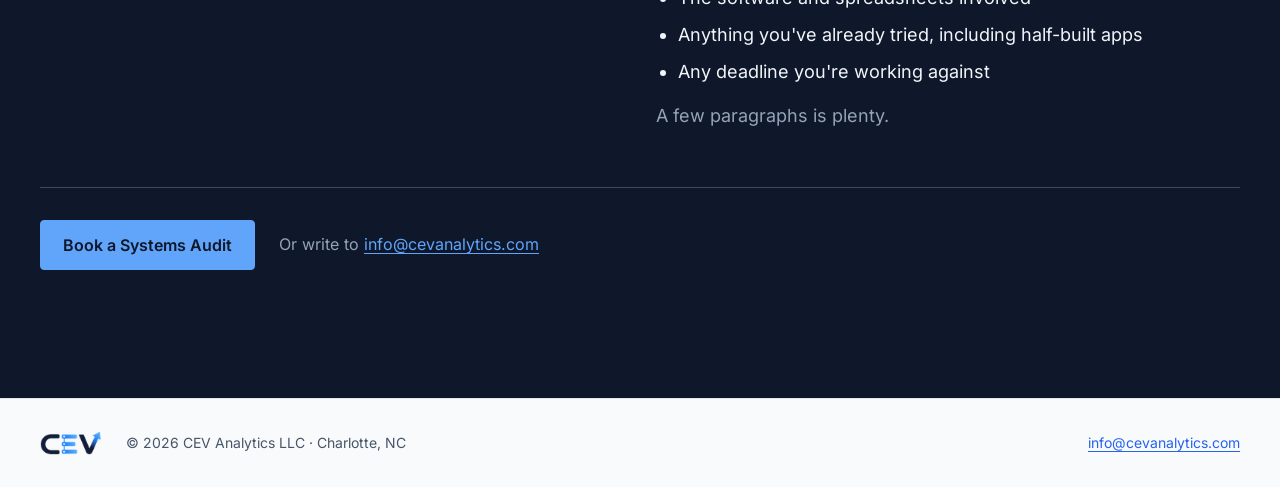
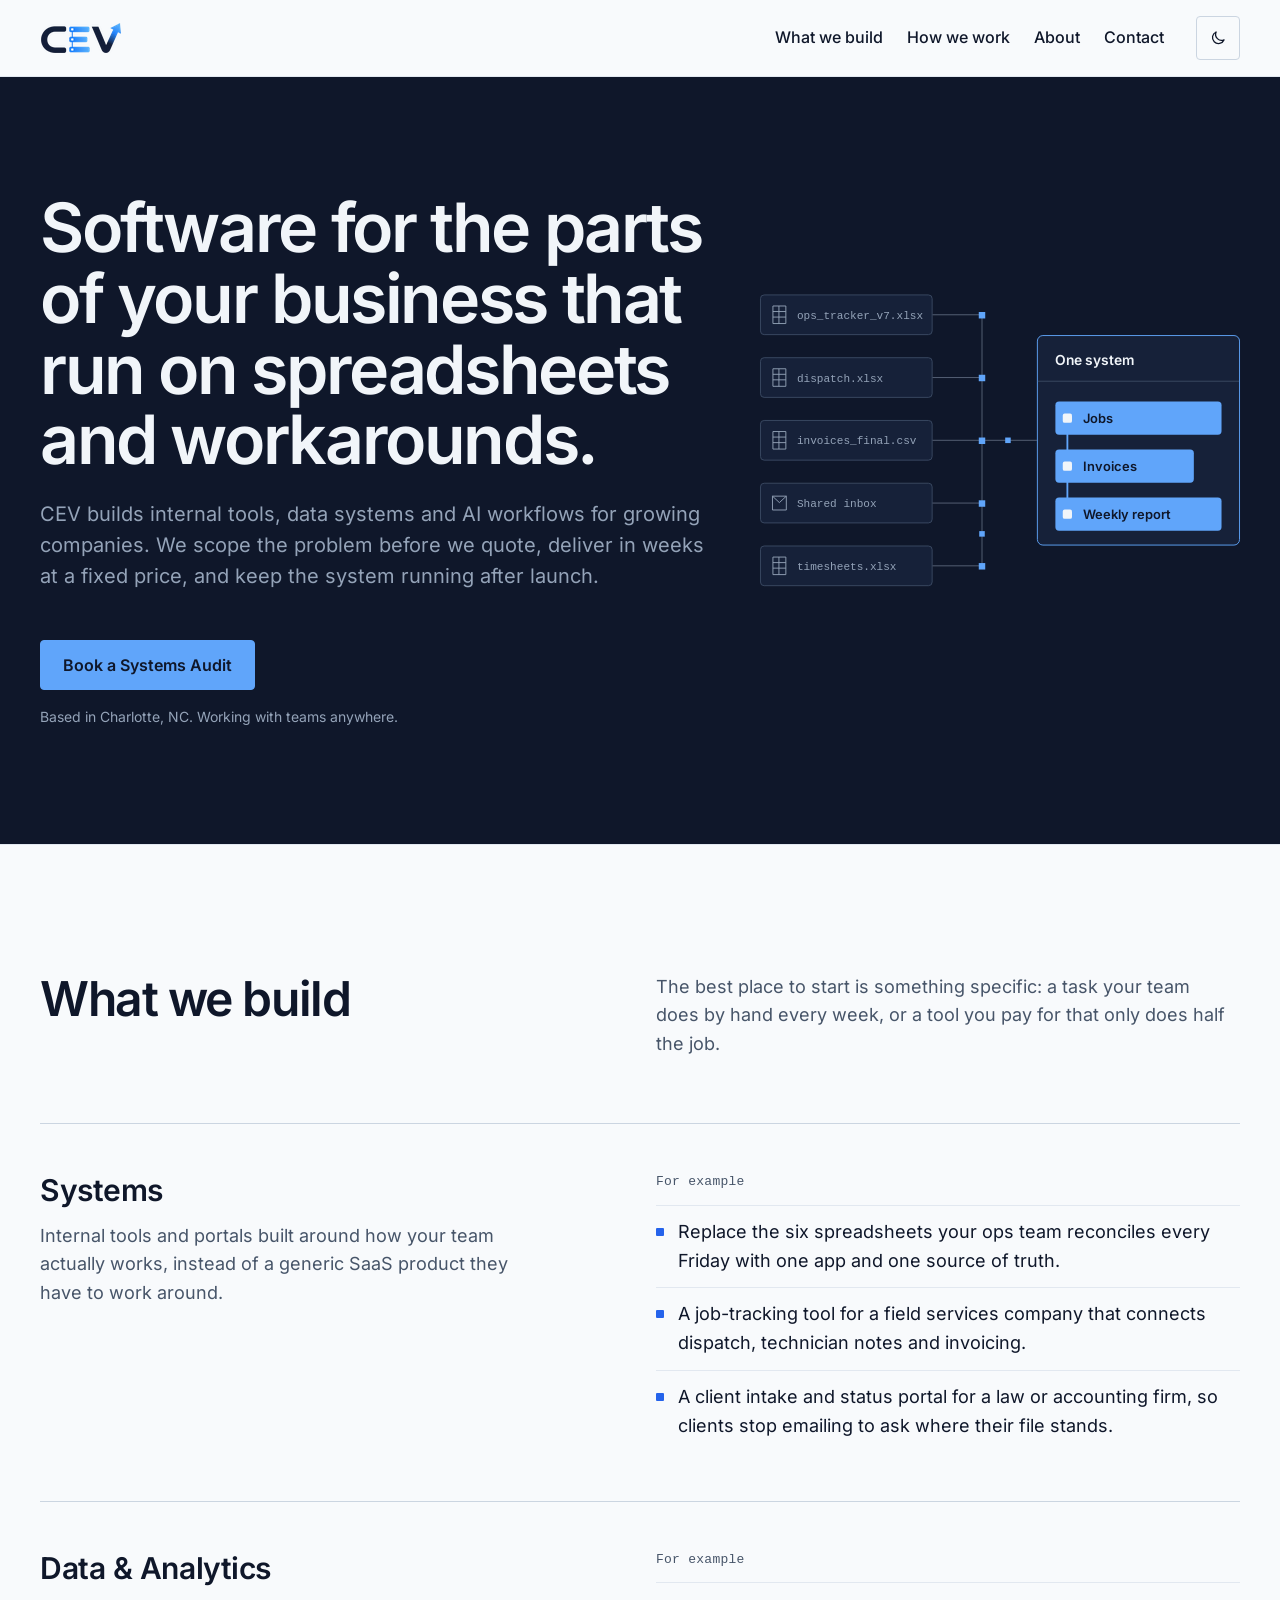
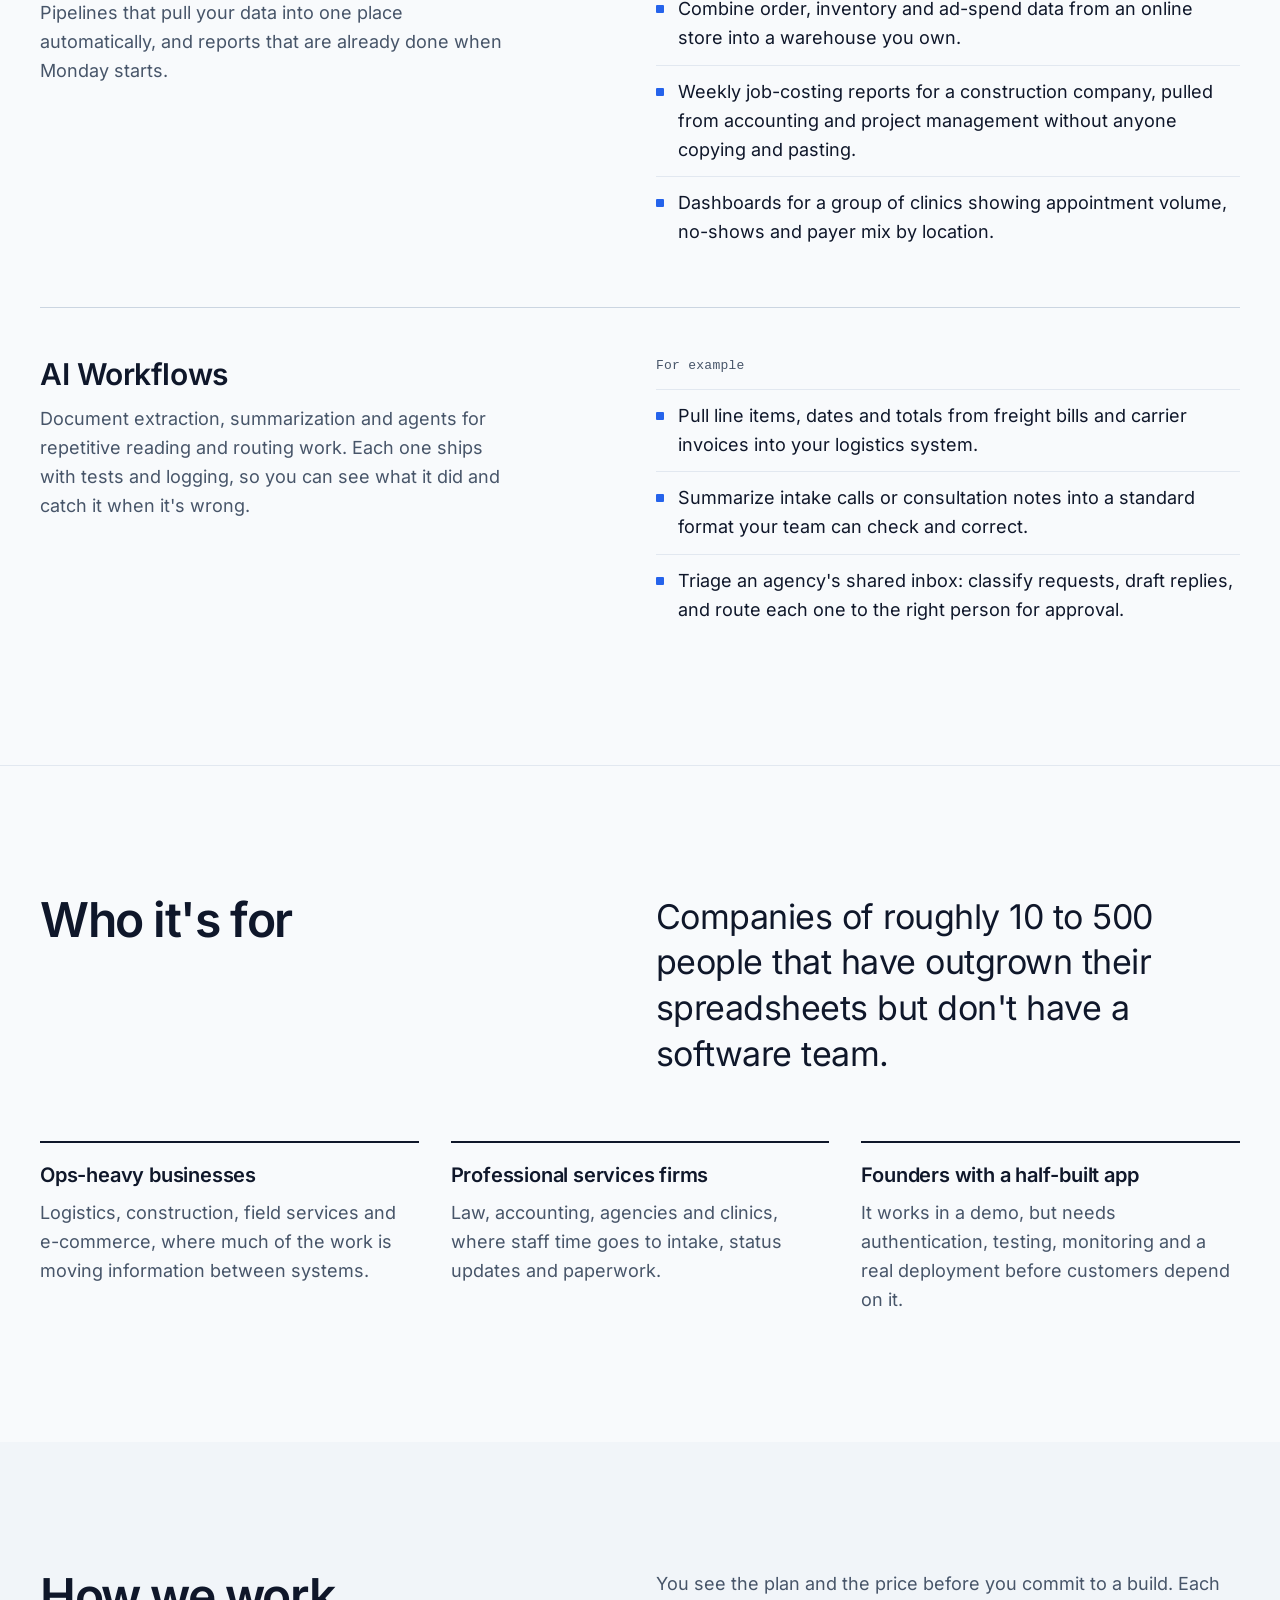
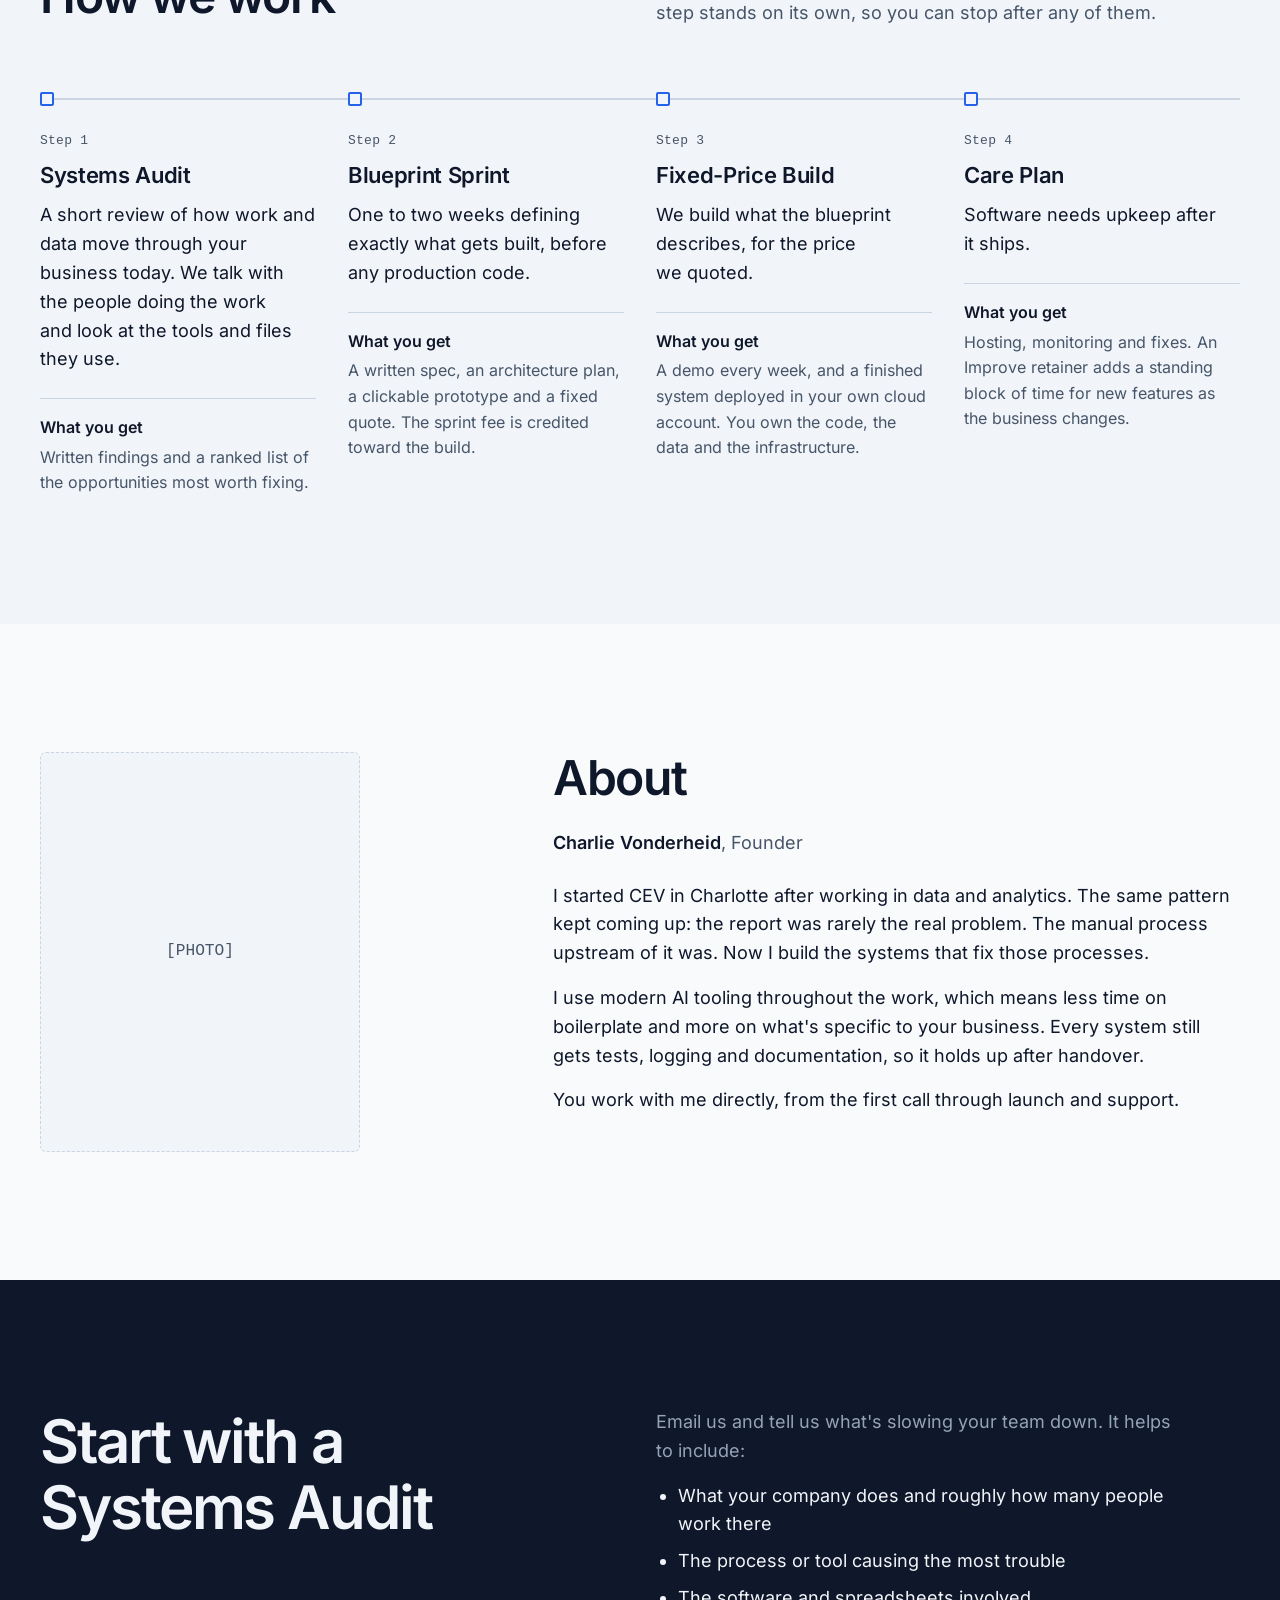
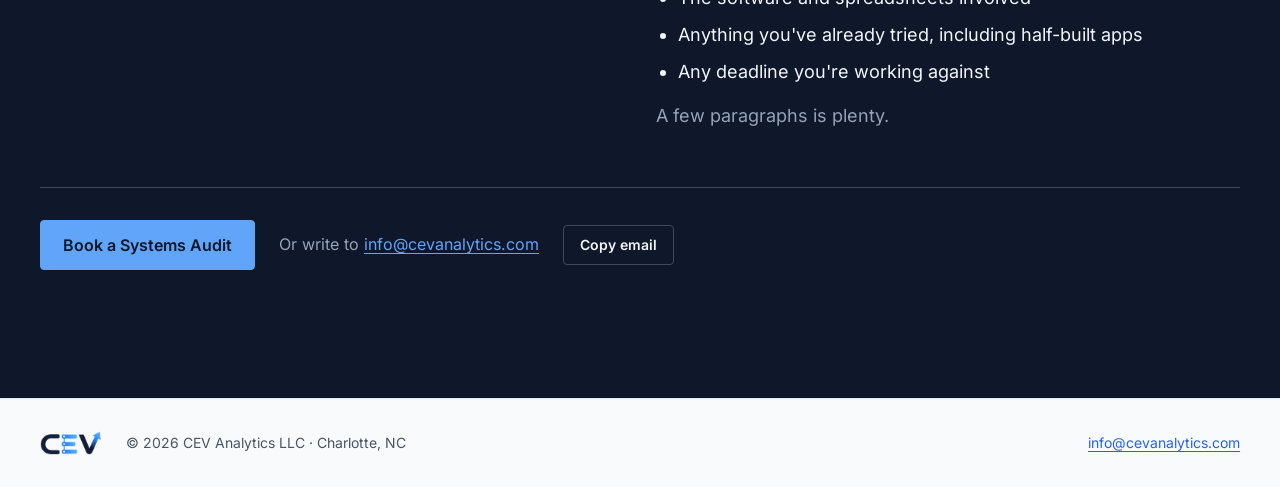
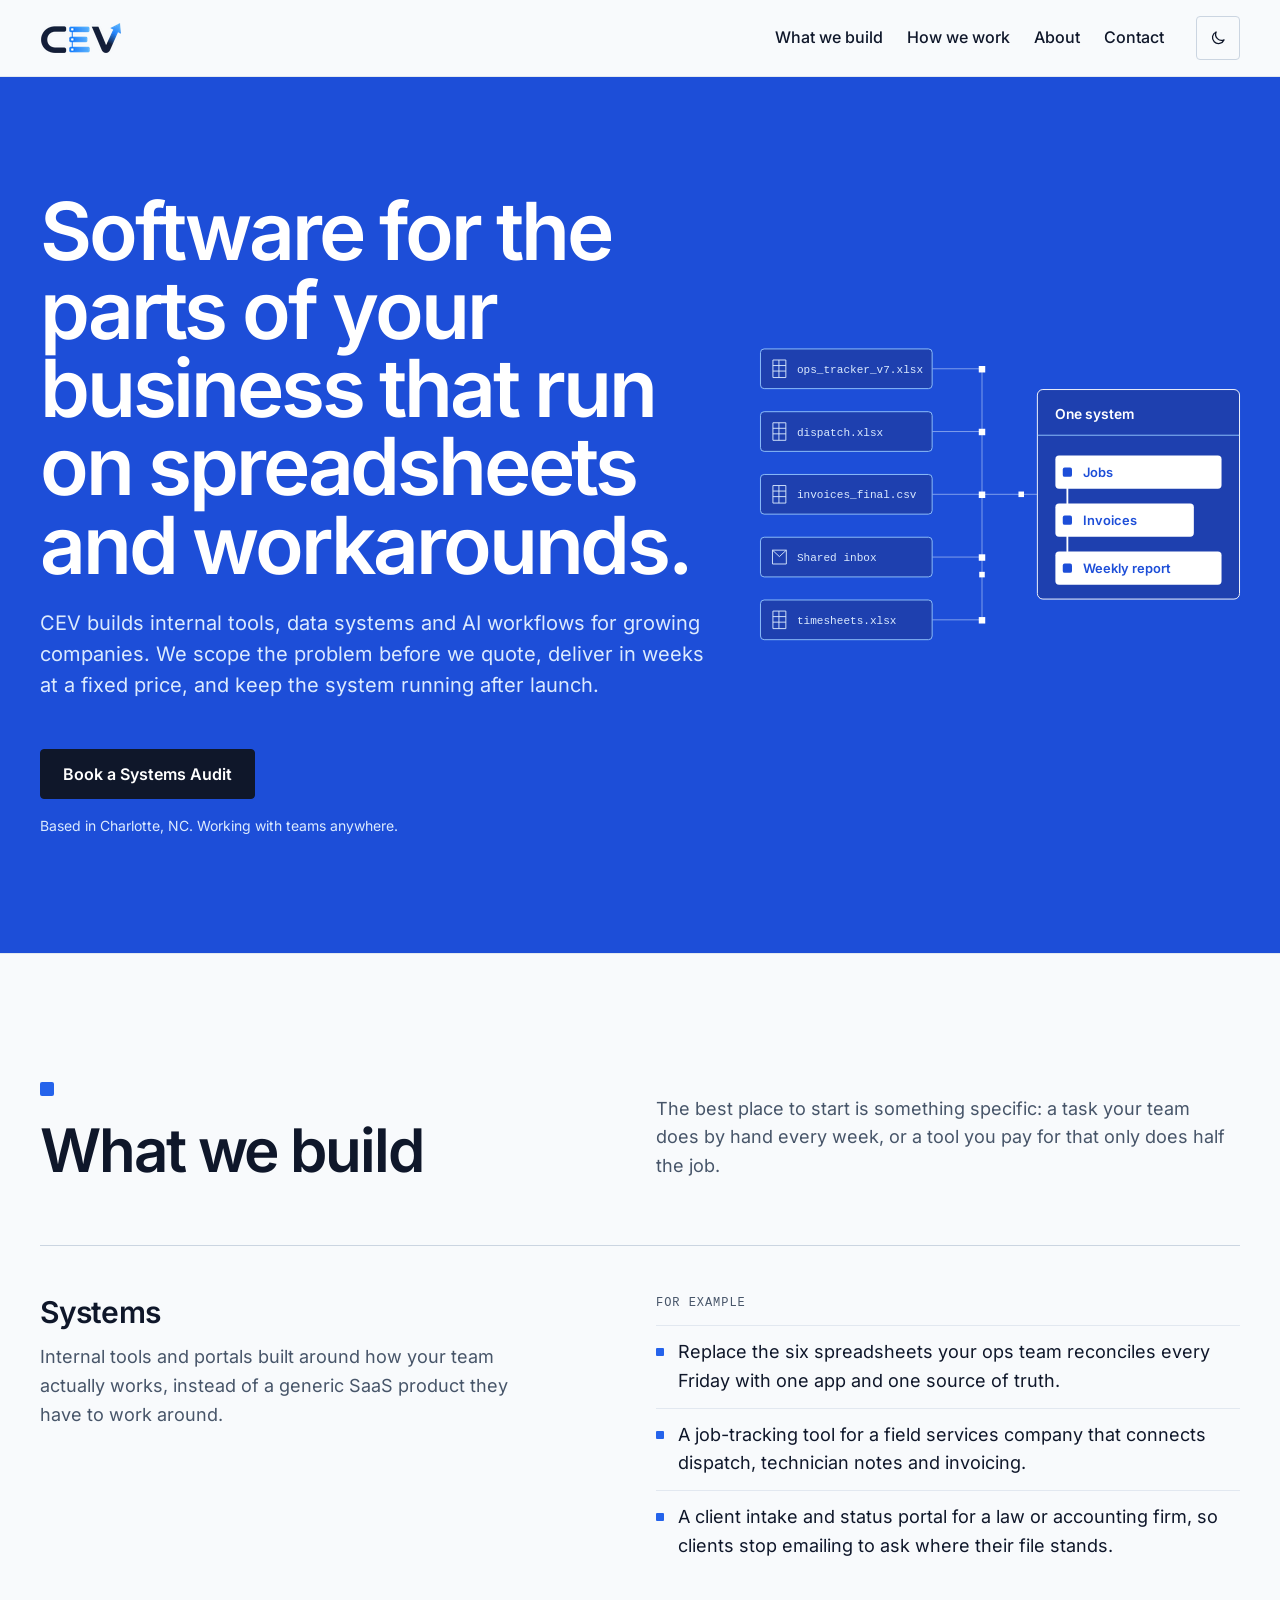
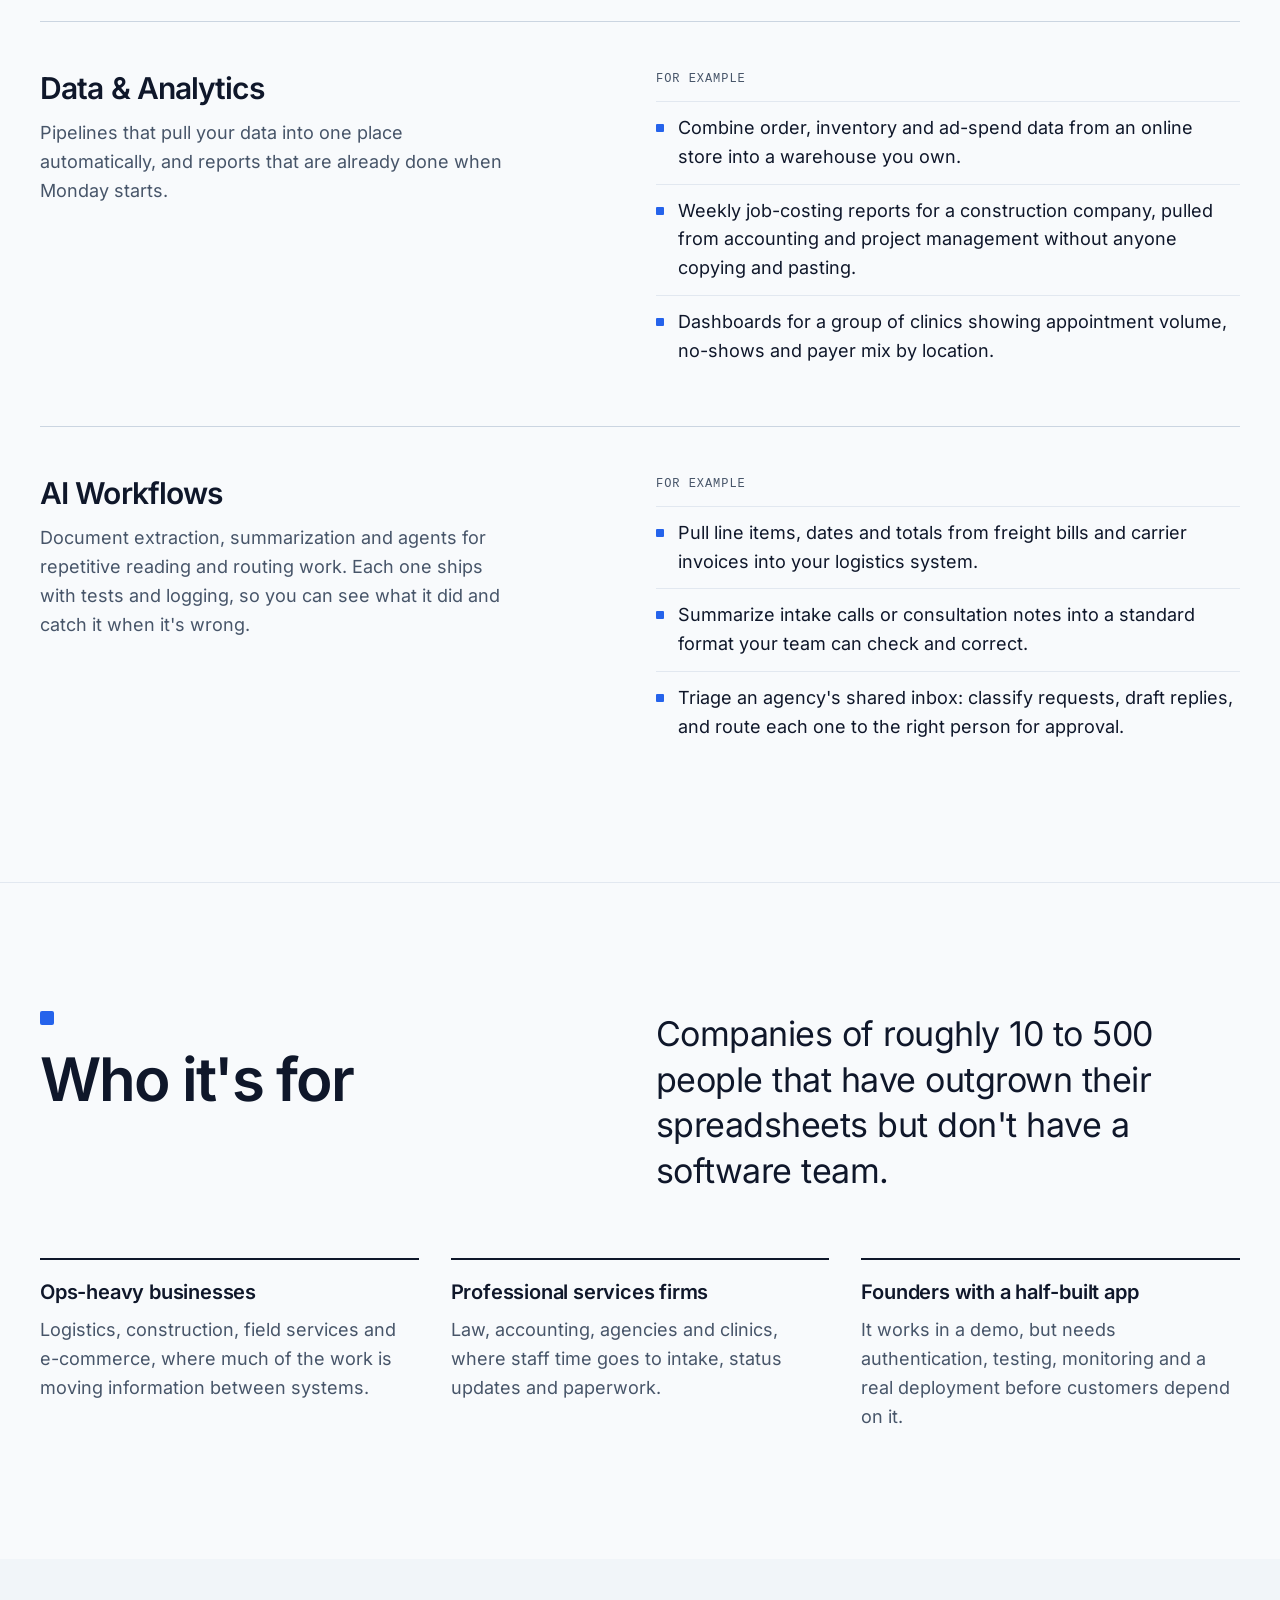
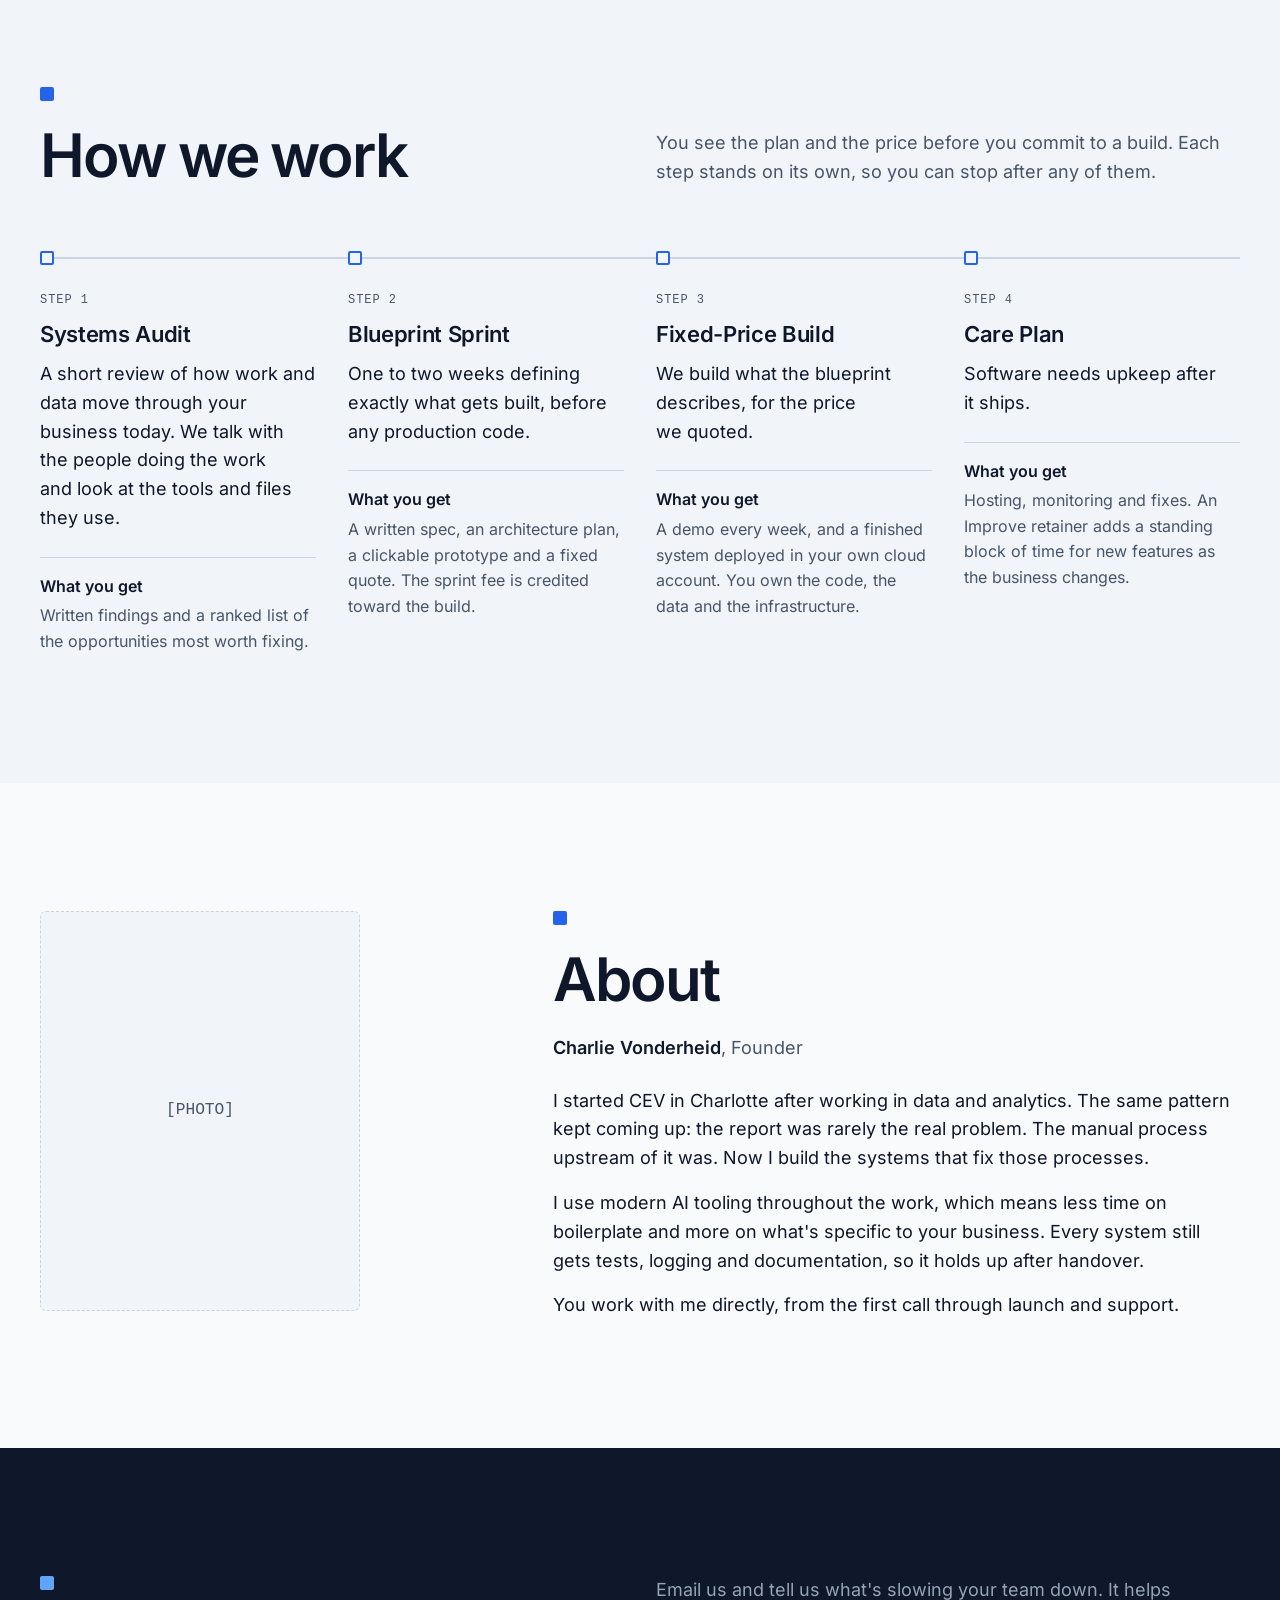
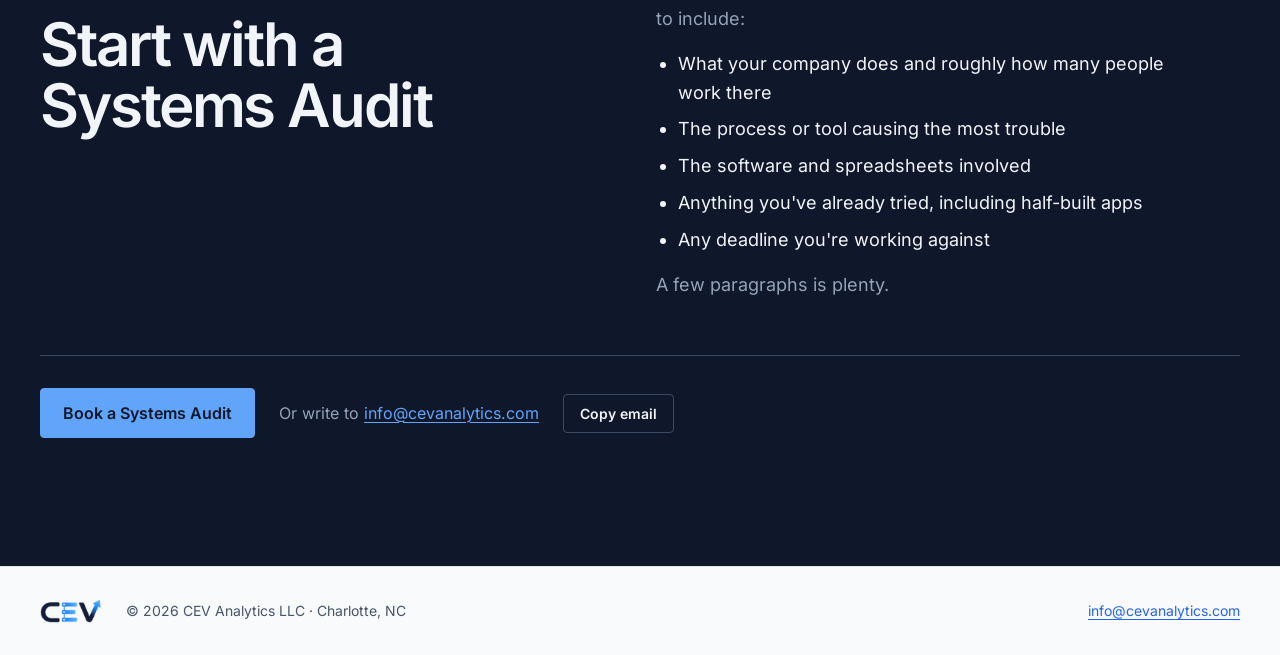
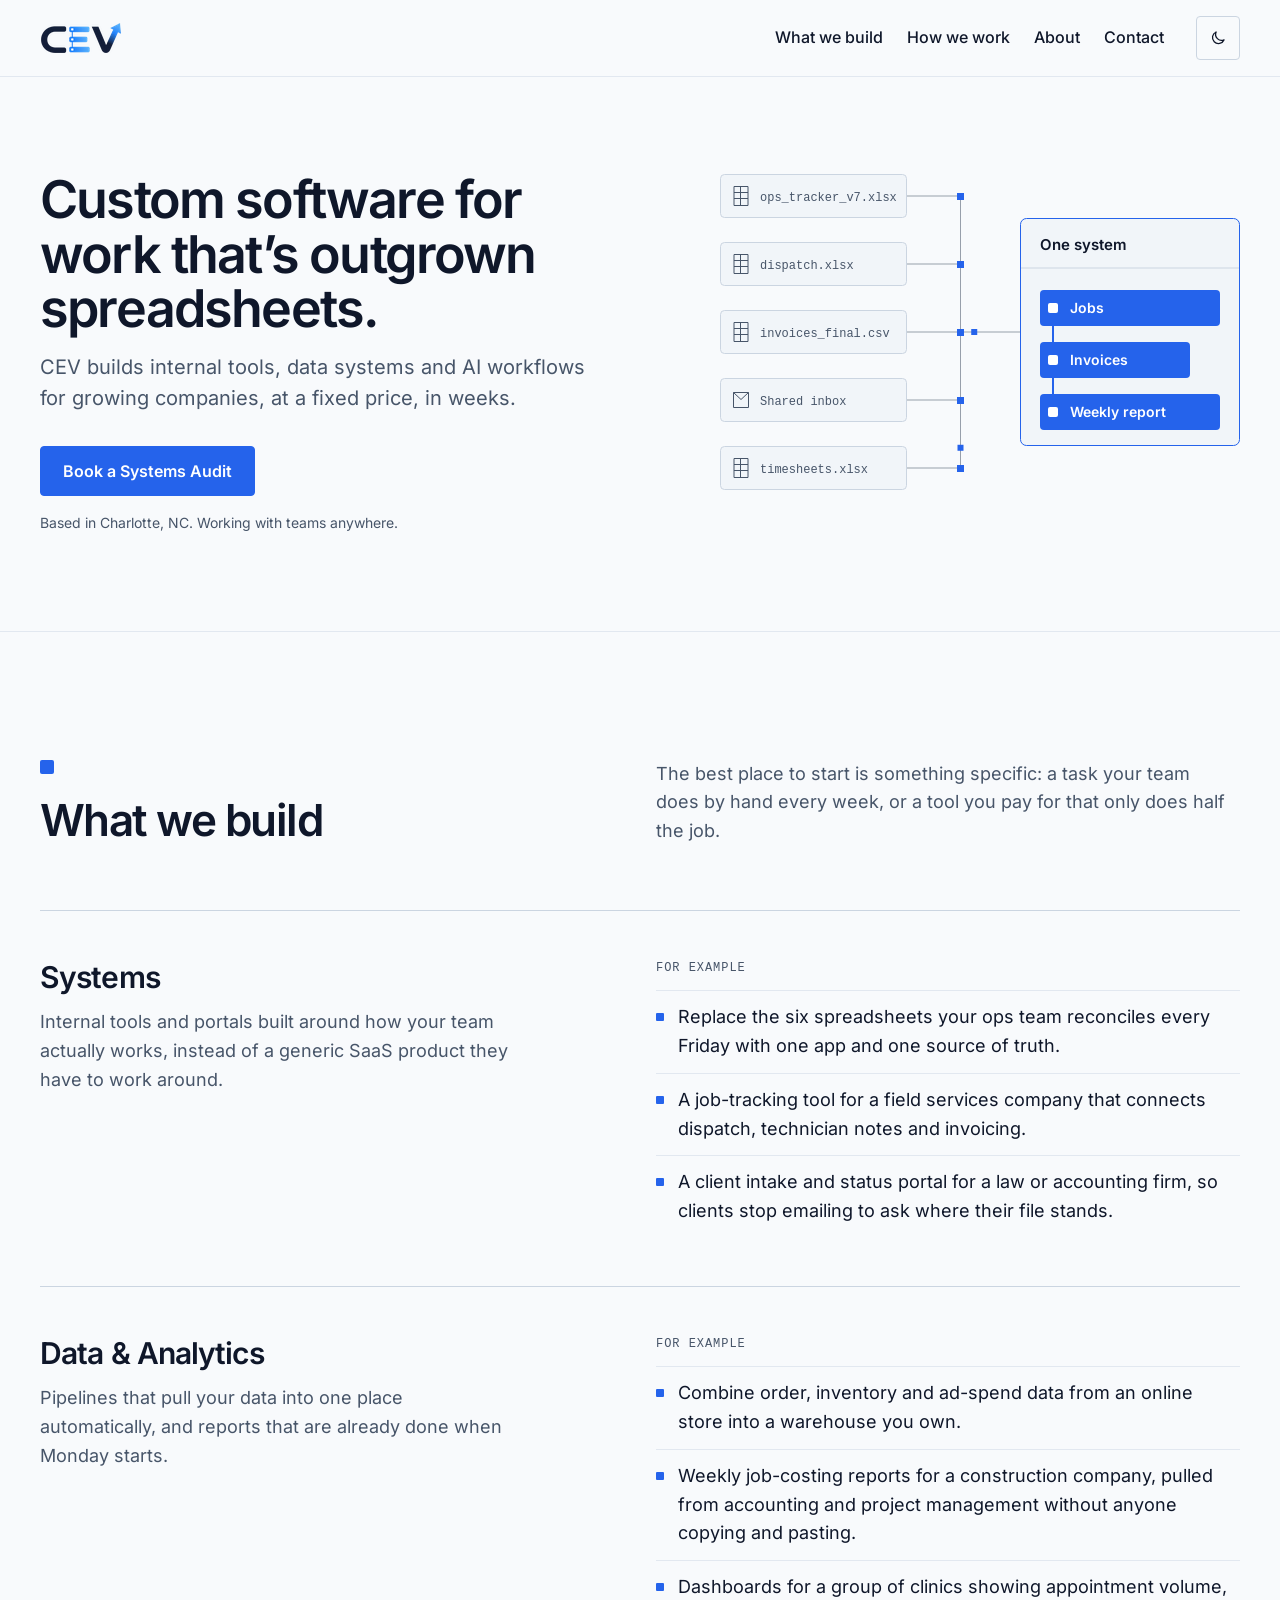
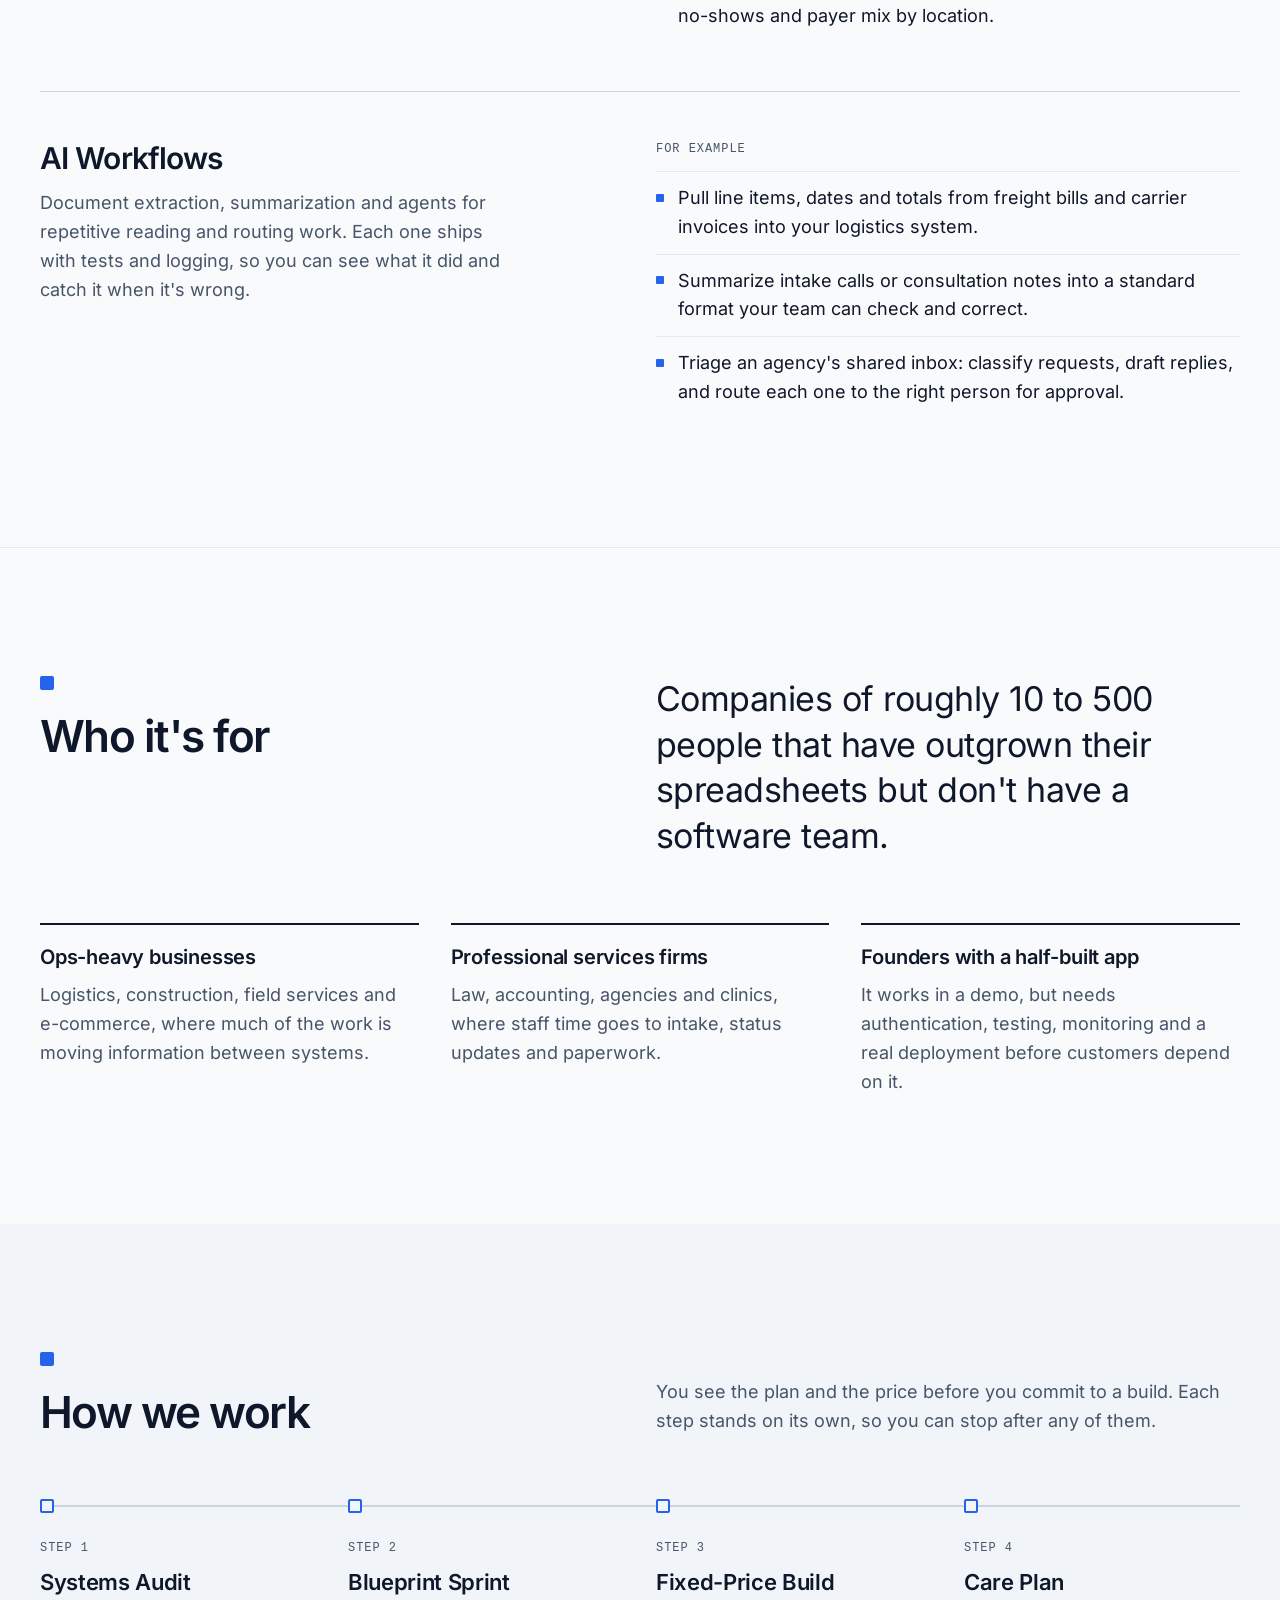
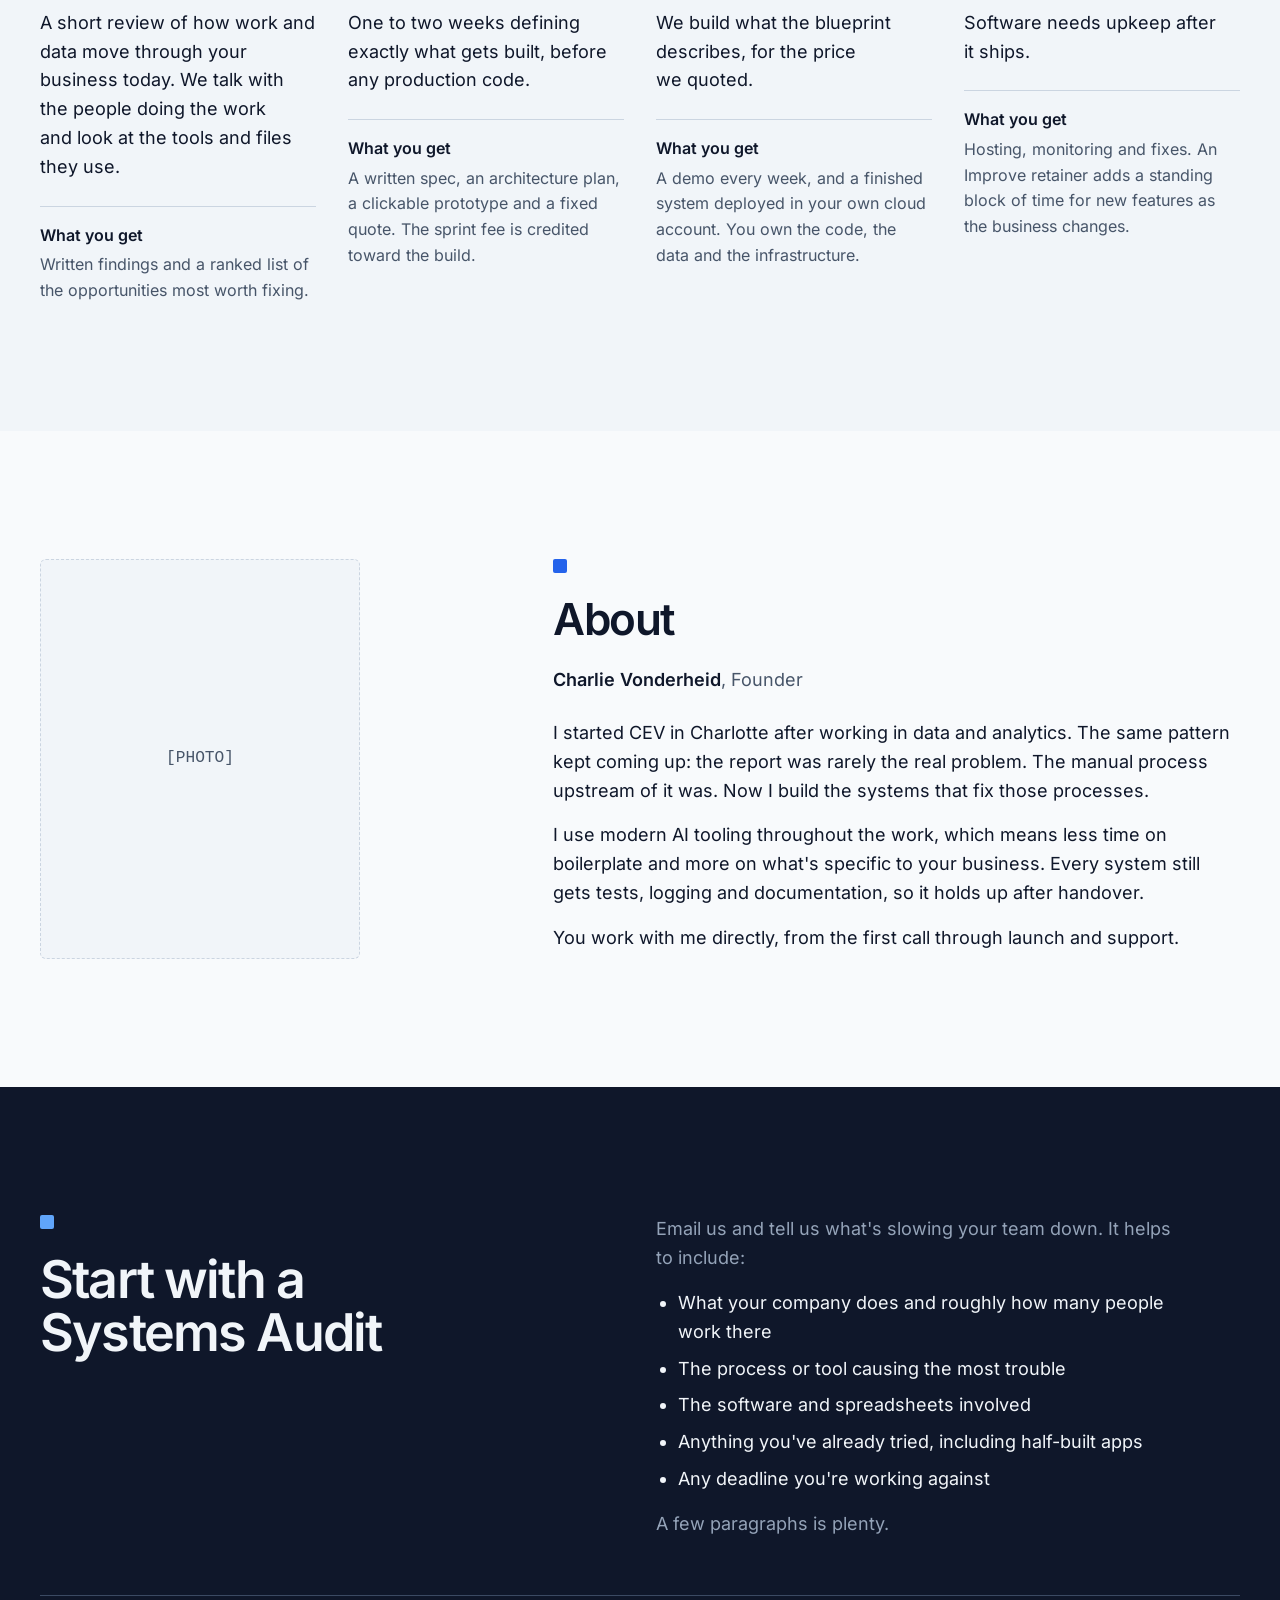
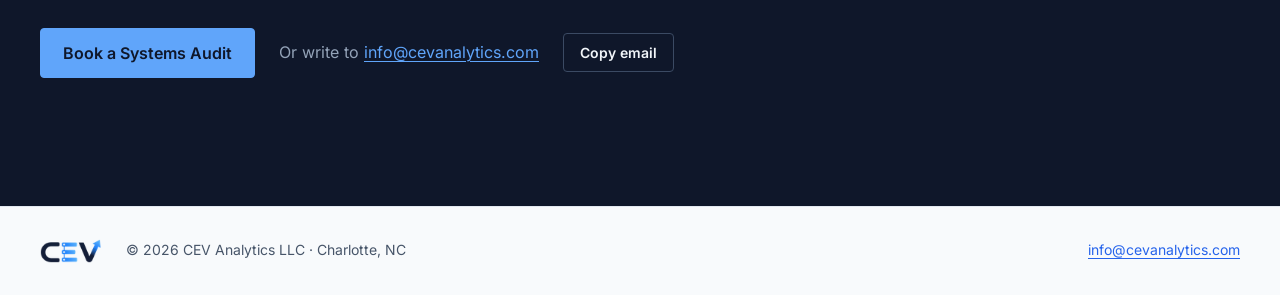
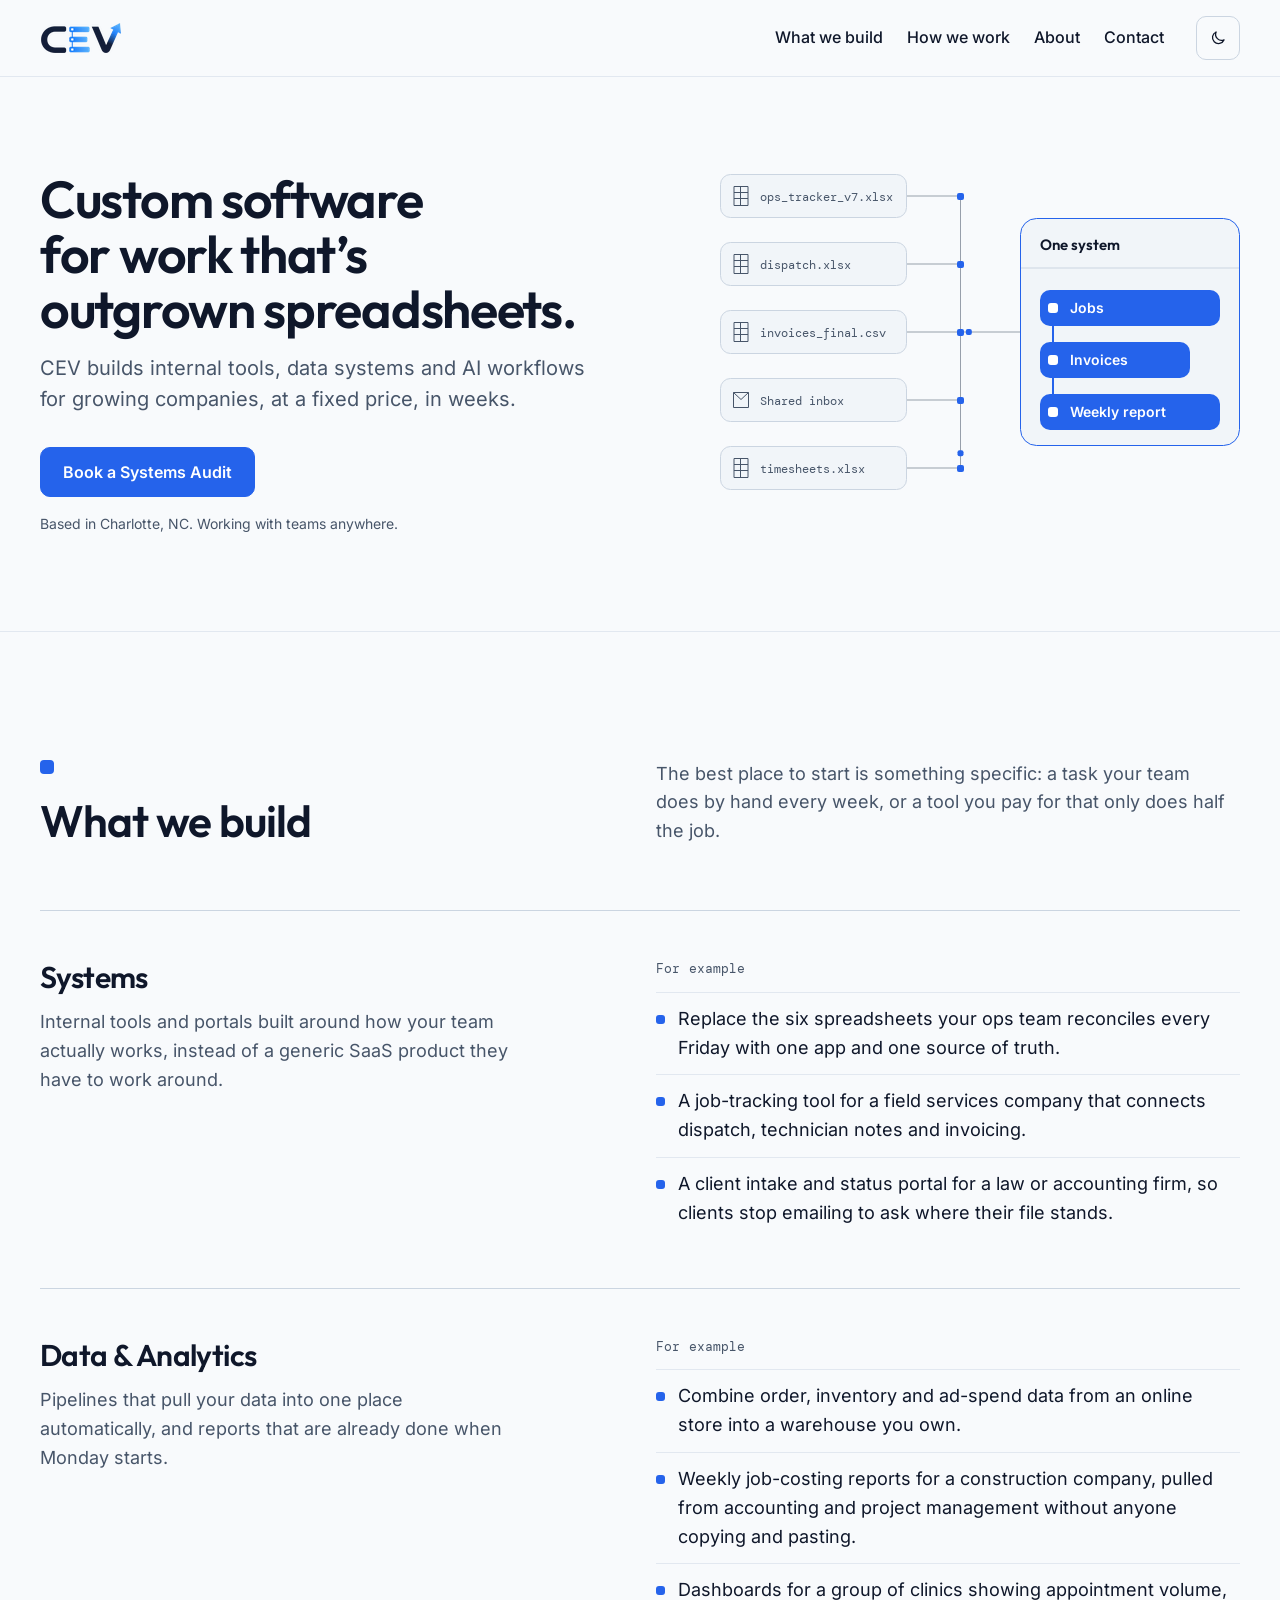
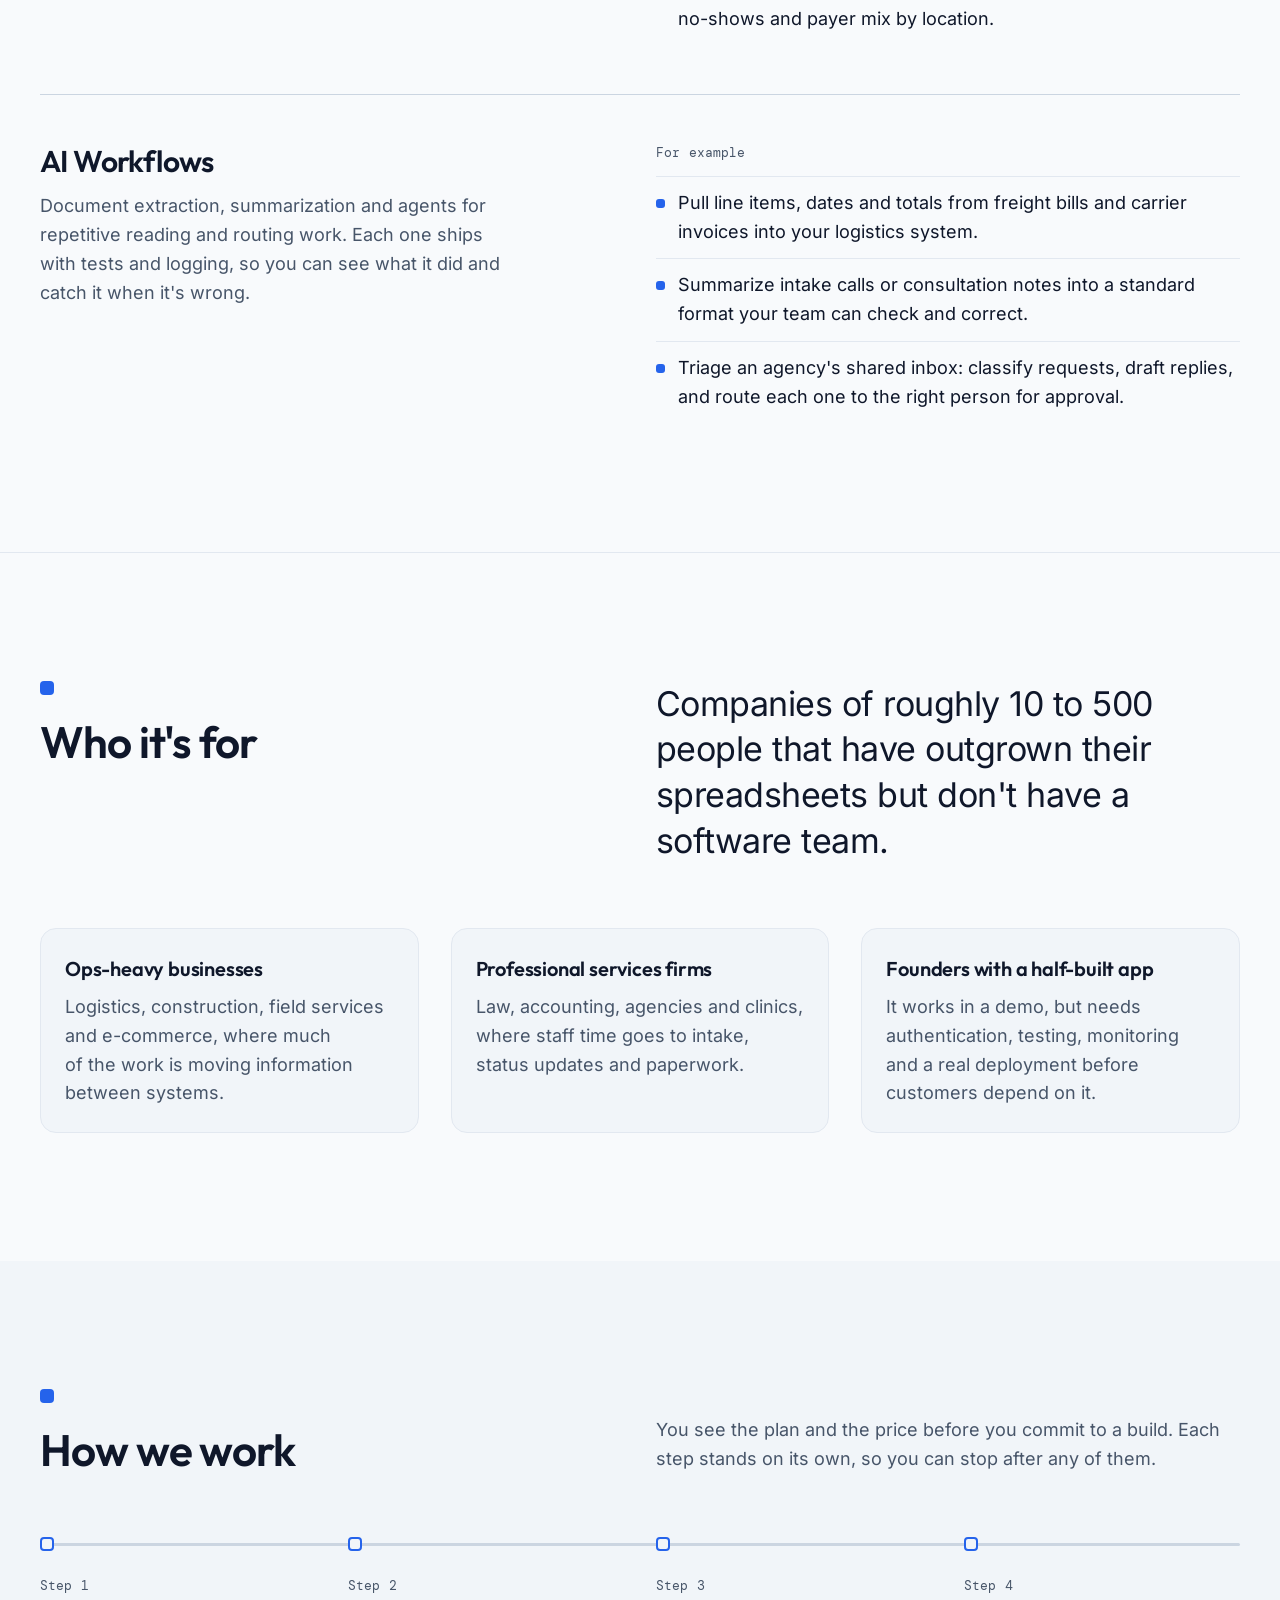
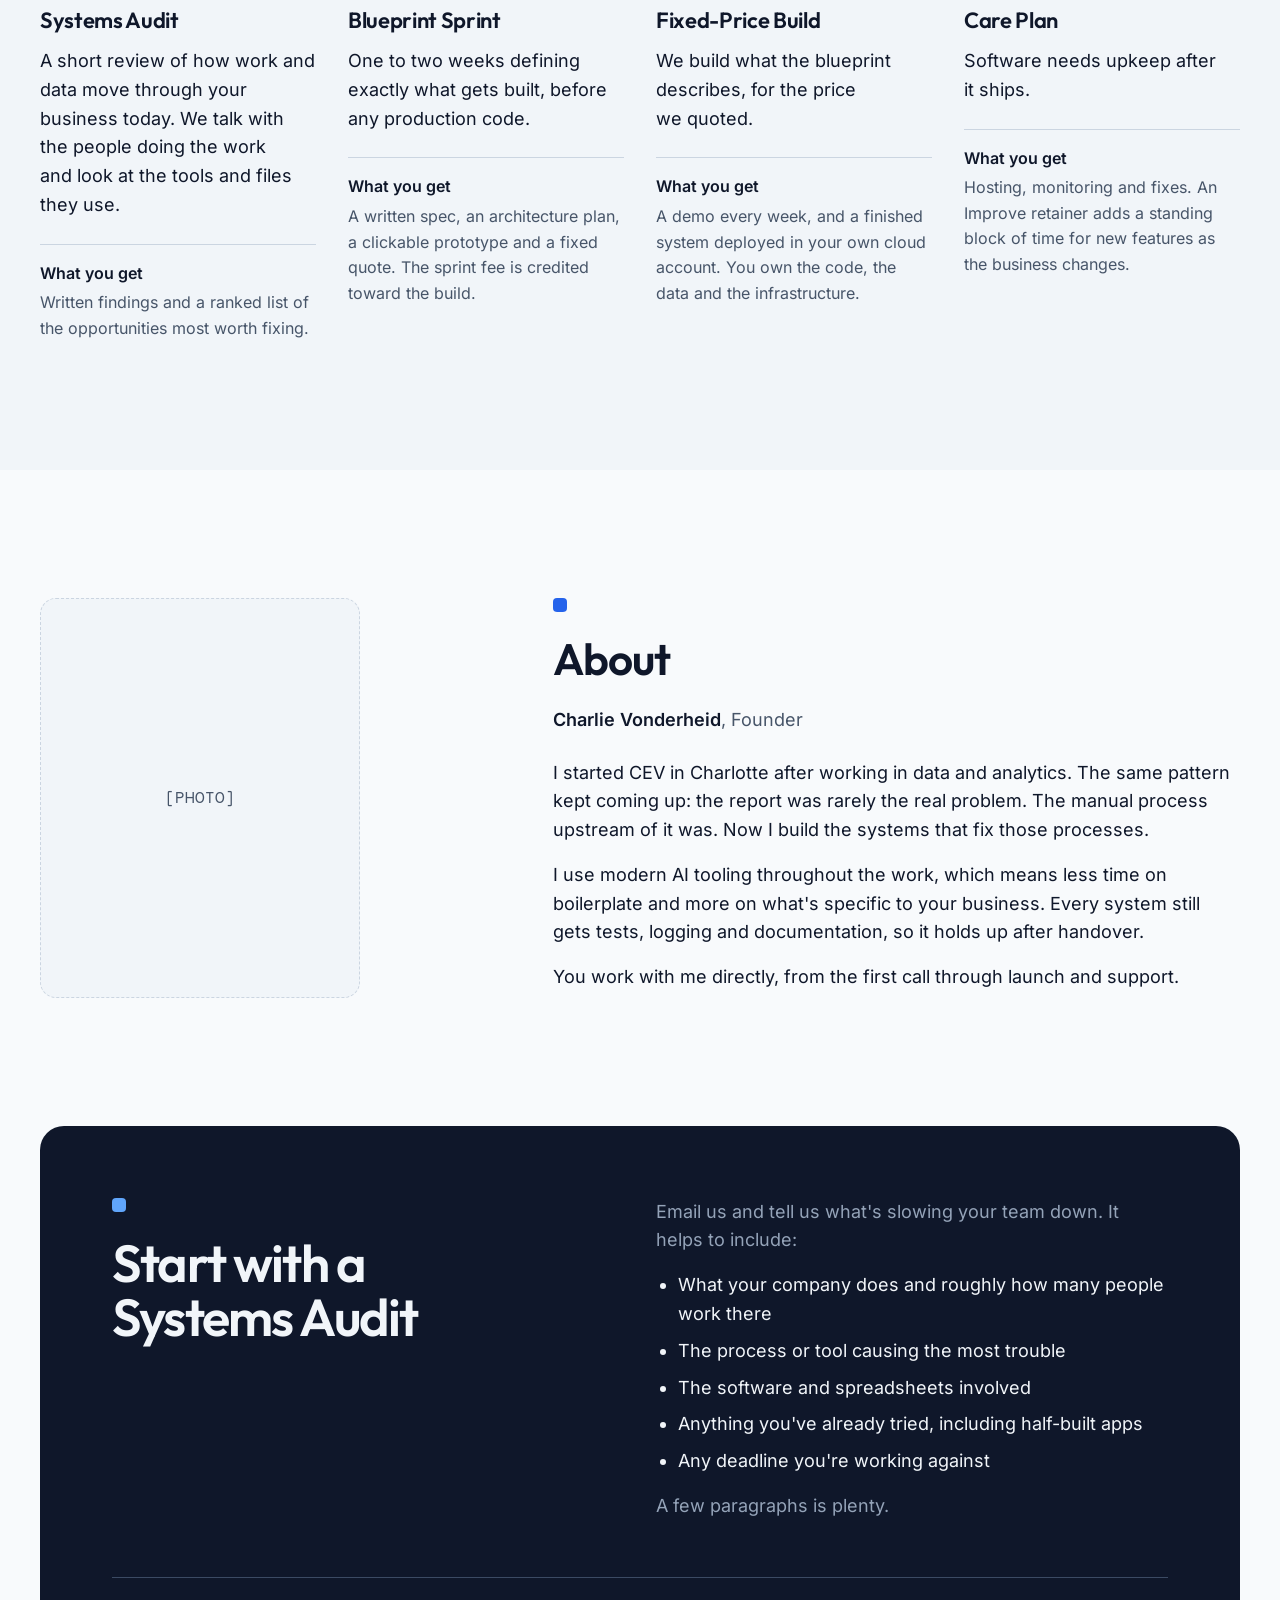
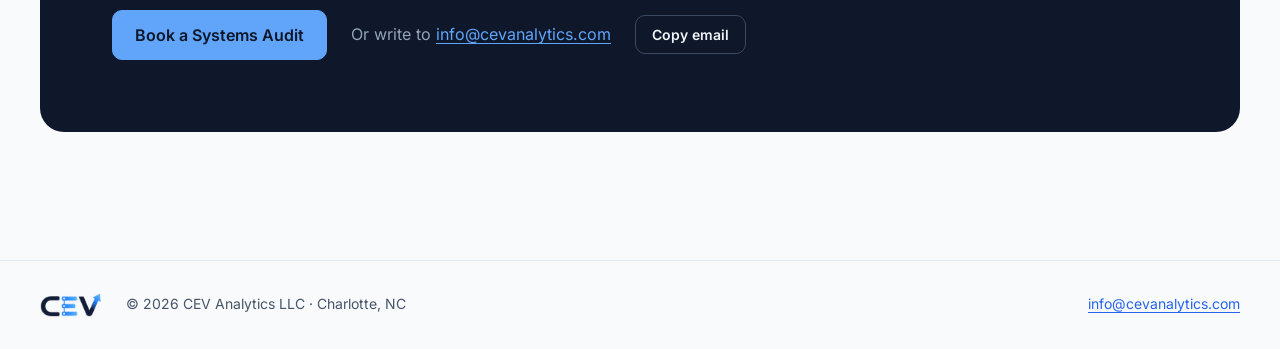
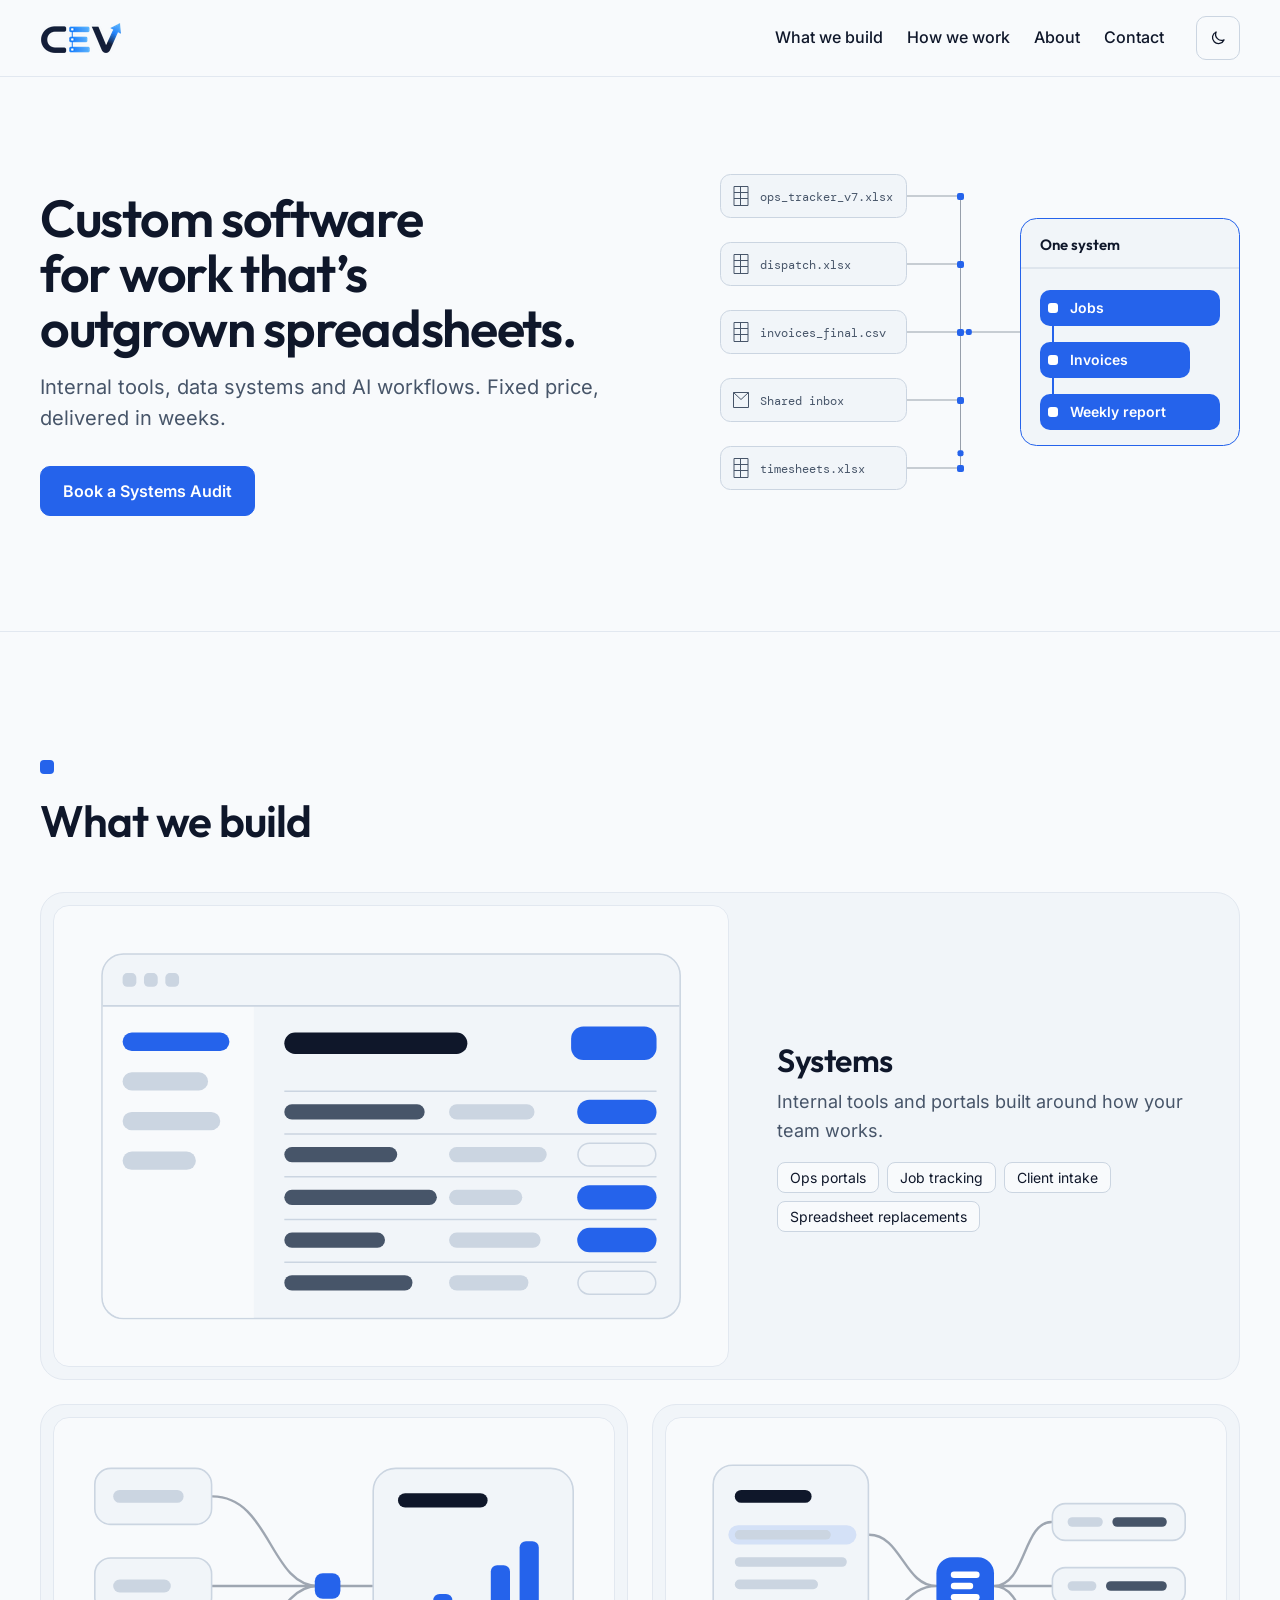
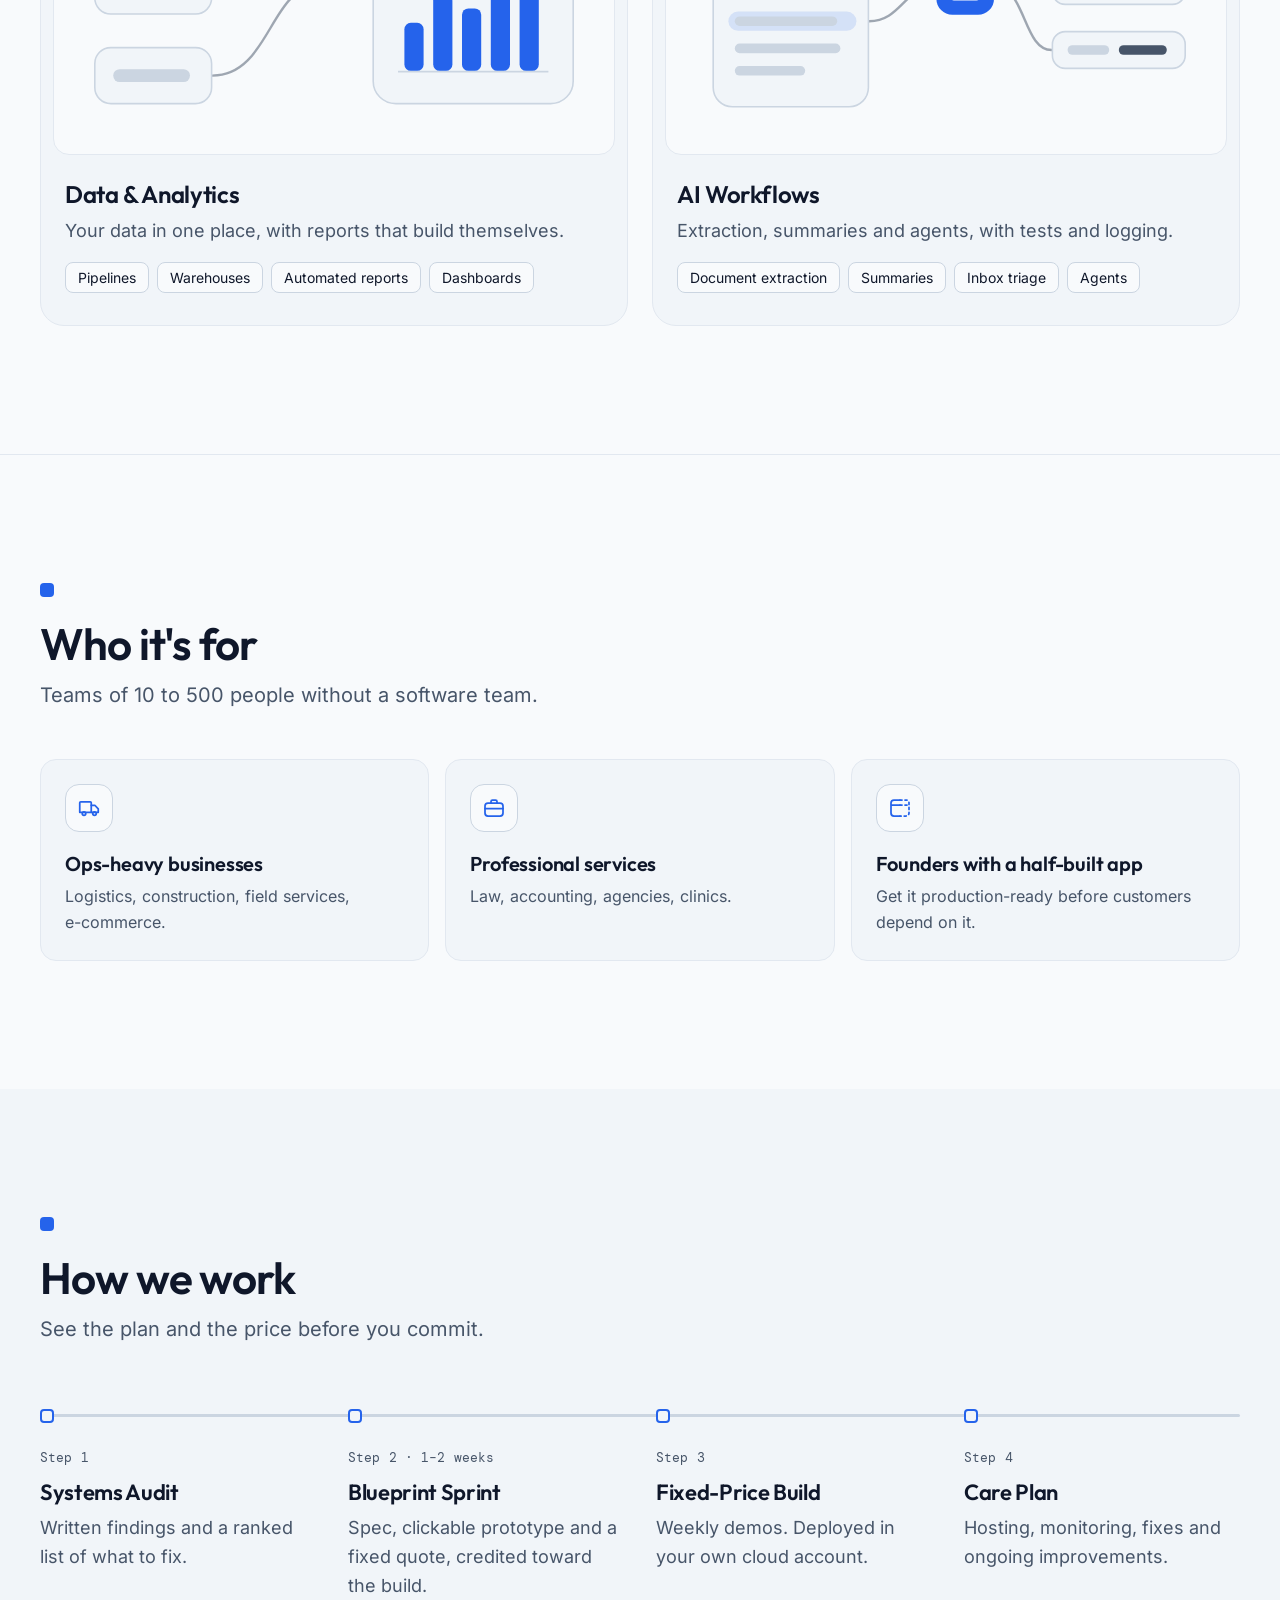
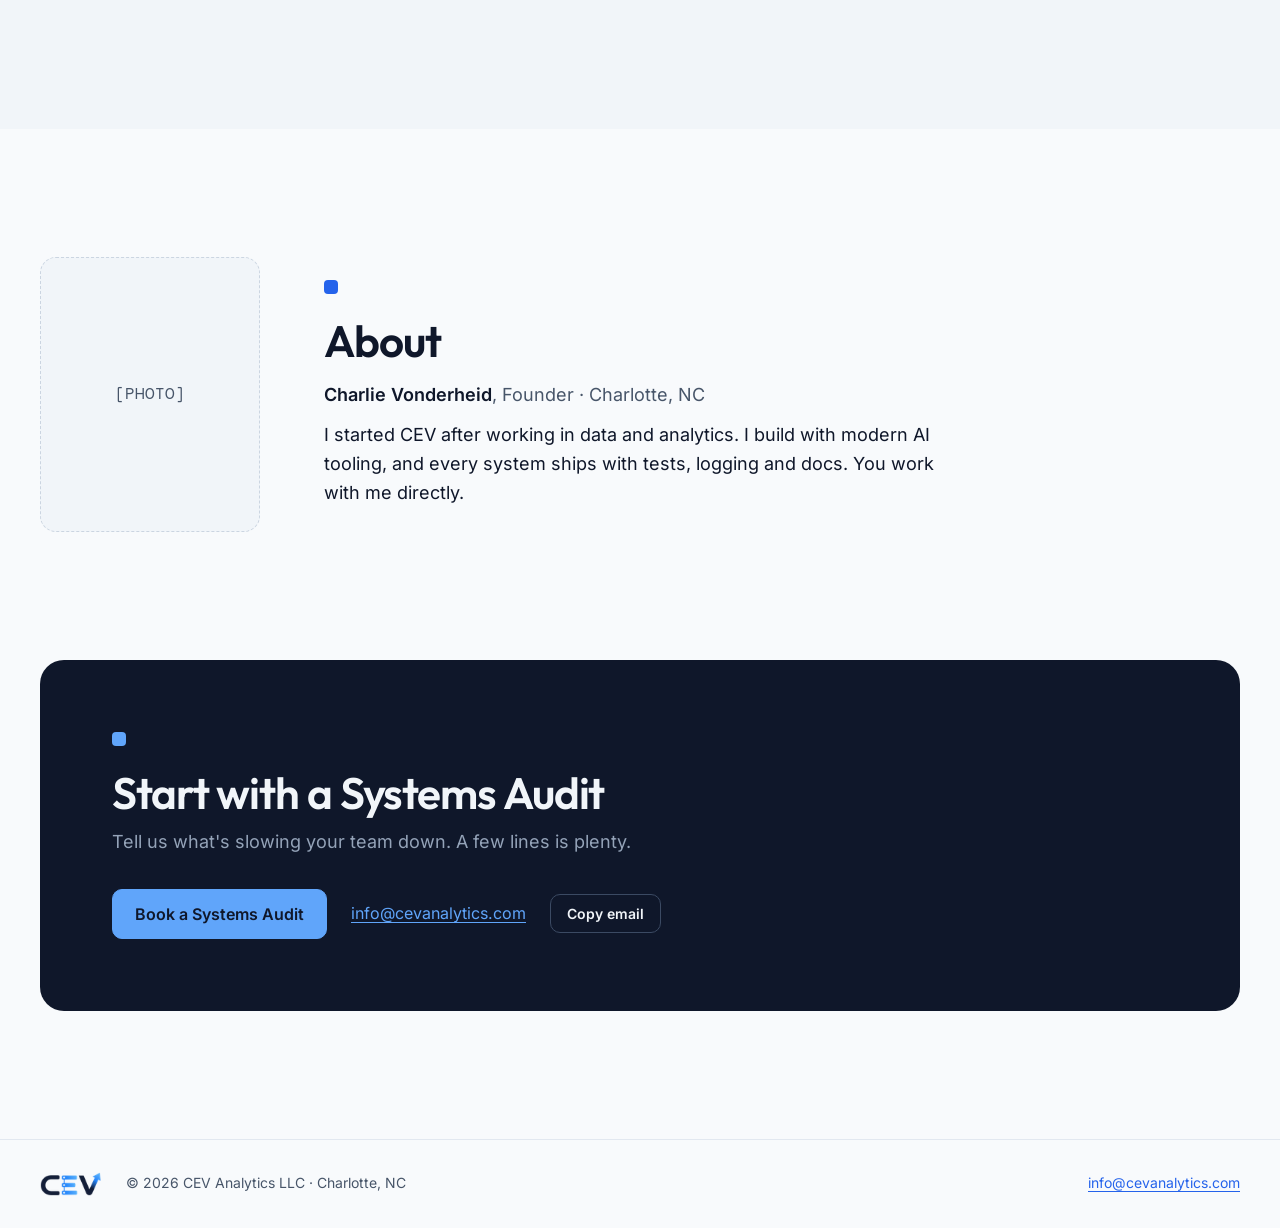
